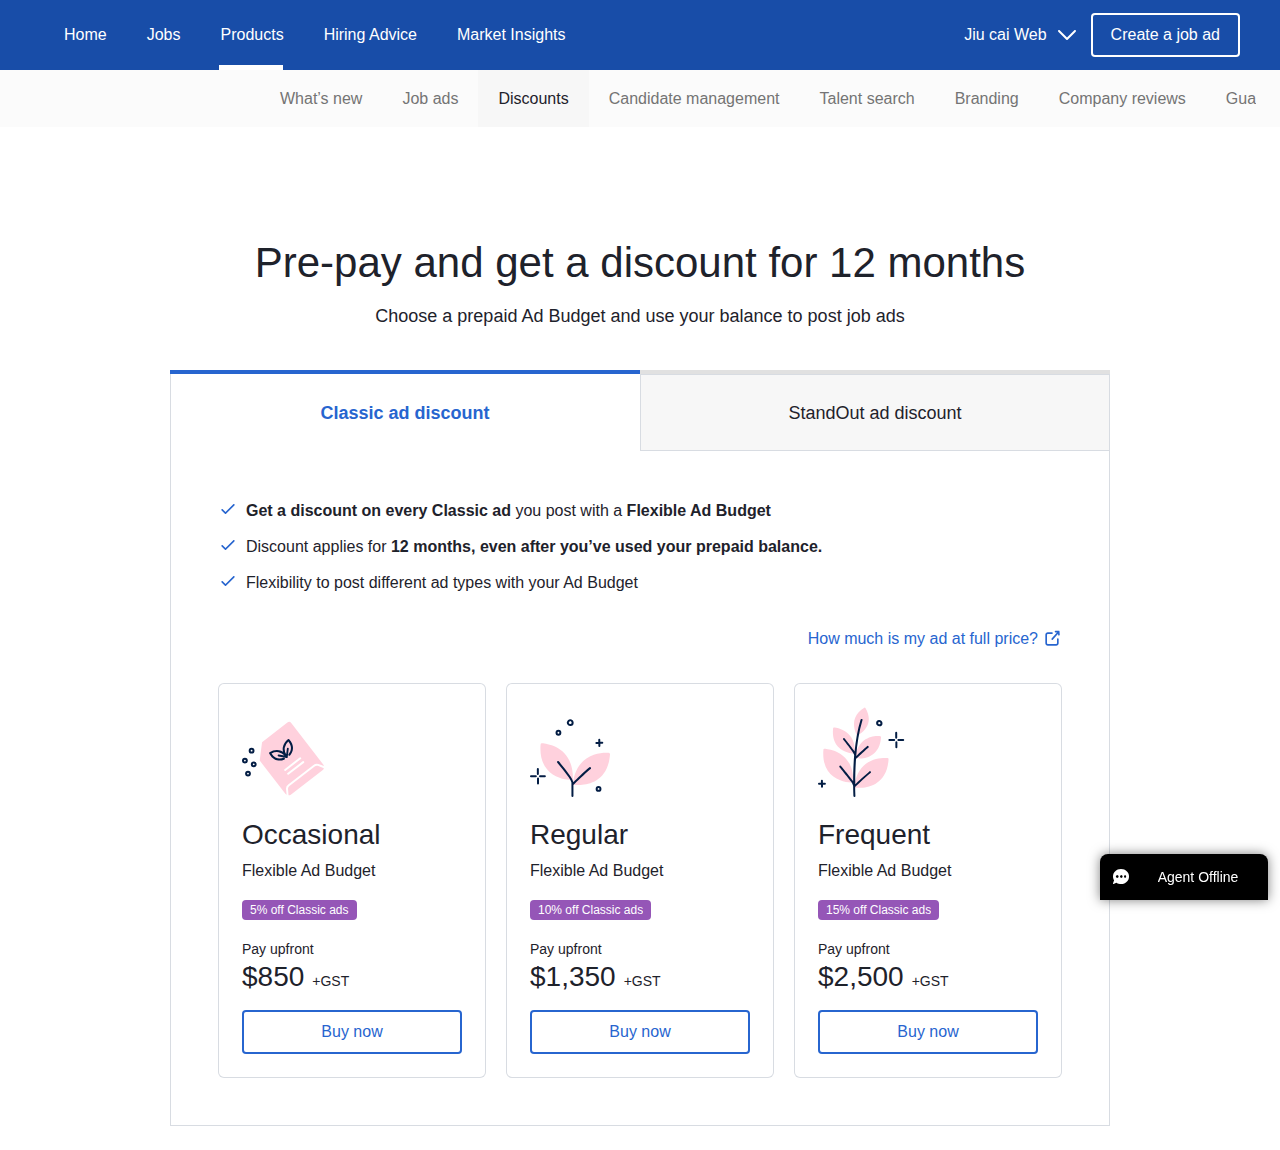
==== index.html @ 291d74fb "remove seek stuff" ====
<!DOCTYPE html>
<!-- saved from url=(0046)https://talent.seek.com.au/products/ad-budgets -->
<html lang="en" data-react-helmet="lang">

<head class="at-element-marker">
	<meta http-equiv="Content-Type" content="text/html; charset=UTF-8">

	<meta name="viewport" content="width=device-width, initial-scale=1">
	<!--
	<link data-chunk="main" rel="stylesheet"
		href="./SEEK - Pre-pay and save_files/vendors_main-94f77401326846a9219f.css">
	<link data-chunk="main" rel="stylesheet" href="./SEEK - Pre-pay and save_files/main-1766b0de84383581b6cf.css">
	-->

	<link data-chunk="main" rel="preload" as="script"
		href="https://talent.seek.com.au/static/hirer-product-purchase-ui/runtime-6fb29a55a56959ba5206.js">
	<link data-chunk="main" rel="preload" as="script"
		href="https://talent.seek.com.au/static/hirer-product-purchase-ui/vendors~main-006a97935f3c1d33e867.js">
	<link data-chunk="main" rel="preload" as="script"
		href="https://talent.seek.com.au/static/hirer-product-purchase-ui/main-ed42a00d198a70f63f3e.js">
	<title>case study only</title>
	<meta name="description"
		content="SEEK Pre-pay and save. Pay upfront and secure a discount for 12 months, with the flexibility to use your Ad Budget across different ad types."
		data-react-helmet="true">
	<style type="text/css">
		/* Copyright 2014-present Evernote Corporation. All rights reserved. */
		@keyframes caretBlink {
			from {
				opacity: 1.0;
			}

			to {
				opacity: 0.0;
			}
		}

		@keyframes rotateSpinner {
			from {
				transform: rotate(0deg);
			}

			to {
				transform: rotate(360deg);
			}
		}

		#text-tool-caret {
			animation-name: caretBlink;
			animation-iteration-count: infinite;
			animation-timing-function: cubic-bezier(1.0, 0, 0, 1.0);
			animation-duration: 1s;
		}

		#en-markup-loading-spinner {
			position: absolute;
			top: calc(50% - 16px);
			left: calc(50% - 16px);
			width: 32px;
			height: 32px;
		}

		#en-markup-loading-spinner img {
			position: relative;
			top: 0px;
			left: 0px;
			animation-name: rotateSpinner;
			animation-duration: 0.6s;
			animation-iteration-count: infinite;
			animation-timing-function: linear;
		}
	</style>
	<style type="text/css">
		/* Copyright 2014-present Evernote Corporation. All rights reserved. */
		.skitchToastBoxContainer {
			position: absolute;
			width: 100%;
			text-align: center;
			top: 30px;
			-webkit-user-select: none;
			-moz-user-select: none;
			pointer-events: none;
		}

		.skitchToastBox {
			width: 200px;
			height: 16px;
			padding: 12px;
			background-color: rgba(47, 55, 61, 0.95);
			border-radius: 4px;
			color: white;
			cursor: default;
			font-size: 10pt;
			text-shadow: 1px 1px 2px rgba(0, 0, 0, 0.32);
			font-family: 'Soleil', Helvetica, Arial, sans-serif;
			border: 2px rgba(255, 255, 255, 0.38) solid;
		}

		.lang-zh-cn .skitchToastBox {
			font-family: '微软雅黑', 'Microsoft YaHei', SimSun,
				'&#x30E1;&#x30A4;&#x30EA;&#x30AA;', Meiryo, 'MS PGothic', 'Soleil',
				Helvetica, Arial, sans-serif;
		}

		.lang-ja-jp .skitchToastBox {
			font-family: '&#x30E1;&#x30A4;&#x30EA;&#x30AA;', Meiryo, 'MS PGothic',
				'微软雅黑', 'Microsoft YaHei', SimSun, 'Soleil', Helvetica, Arial,
				sans-serif;
		}

		.skitchToast {
			padding-left: 20px;
			padding-right: 20px;
			display: inline-block;
			height: 10px;
			color: #f1f5f8;
			text-align: center;
		}

		.skitchVisible {
			/* Don't remove this class it's a hack used by the Evernote Clipper */
		}
	</style>
	<style type="text/css">
		/* Copyright 2014-present Evernote Corporation. All rights reserved. */

		@font-face {
			font-family: 'Soleil';
			src: url([data-uri]);
			font-weight: normal;
			font-style: normal;
		}
	</style>
	<style type="text/css">
		/* Copyright 2019-present Evernote Corporation. All rights reserved. */

		#en-markup-disabled {
			position: fixed;
			z-index: 9999;
			width: 100%;
			height: 100%;
			top: 0px;
			left: 0px;
			cursor: default;
			-webkit-user-select: none;
		}

		#en-markup-alert-container {
			position: absolute;
			z-index: 9999;
			width: 450px;
			left: calc(50% - 225px);
			top: calc(50% - 85px);
			background-color: white;
			box-shadow: 0 2px 7px 1px rgba(0, 0, 0, 0.35);
			-webkit-user-select: none;
		}

		#en-markup-alert-container .cell-1 {
			position: relative;
			height: 110px;
			width: 105px;
			float: left;
			text-align: center;
			background-image: url([data-uri]);
			background-position: 65% 50%;
			background-repeat: no-repeat;
		}

		#en-markup-alert-container .cell-2 {
			position: relative;
			float: left;
			width: 345px;
			margin-top: 29px;
			margin-bottom: 20px;
		}

		#en-markup-alert-container .cell-2 .cell-2-title {
			margin-bottom: 5px;
			padding-right: 30px;
			font-size: 12pt;
			font-family: Tahoma, Arial;
		}

		#en-markup-alert-container .cell-2 .cell-2-message {
			padding-right: 30px;
			font-size: 9.5pt;
			font-family: Tahoma, Arial;
		}

		#en-markup-alert-container .cell-3 {
			position: relative;
			width: 450px;
			height: 60px;
			float: left;
			background-color: rgb(240, 240, 240);
		}

		#en-markup-alert-container .cell-3 button {
			position: absolute;
			top: 12px;
			right: 15px;
			width: 110px;
			height: 36px;
		}

		#en-markup-alert-container .cell-3 button.alt-button {
			position: absolute;
			top: 12px;
			right: 140px;
			width: 110px;
			height: 36px;
		}
	</style>
	<style type="text/css">
		.y-bubble {
			position: absolute;
			z-index: 9999;
			margin: 0;
			padding: 10px;
			min-width: 300px;
			max-width: 500px;
			border-radius: 5px;
			background-color: rgba(13, 13, 13, 0.8);
			box-shadow: 0 0 20px rgba(0, 0, 0, 0.8);
			color: #fff !important;
			text-align: left;
			font-weight: 300;
			font-size: 16px;
			font-family: "Roboto", 'Helvetica', sans-serif;
			line-height: 1.5
		}

		.y-bubble p {
			margin: 2px 0;
			color: #fff !important;
			line-height: 20px
		}

		.y-bubble .y-bubble-word {
			color: #f60
		}

		.y-bubble .y-arrow {
			position: absolute;
			width: 0;
			height: 0;
			border-right: 10px solid transparent;
			border-left: 10px solid transparent
		}

		.y-bubble .y-bubble-explains {
			margin: 10px 0
		}

		.y-bubble .y-clearfix:before,
		.y-bubble .y-clearfix:after {
			display: table;
			content: ''
		}

		.y-bubble .y-clearfix:after {
			clear: both
		}

		.y-bubble .y-bubble-more {
			margin-top: 10px
		}

		.y-bubble .y-bubble-more .y-pull-left {
			float: left
		}

		.y-bubble .y-bubble-more .y-pull-right {
			float: right
		}

		.y-bubble .y-bubble-more a {
			color: #ffffff !important;
			text-decoration: none !important
		}

		.y-bubble .y-bubble-more a:hover {
			text-decoration: underline !important
		}

		.y-bubble .spinner {
			display: inline-block;
			position: relative;
			margin: 0 5px;
			width: 20px;
			height: 20px;
			vertical-align: middle
		}

		.y-bubble .spinner.hide {
			display: none
		}

		.y-bubble .spinner .double-bounce1,
		.y-bubble .spinner .double-bounce2 {
			width: 100%;
			height: 100%;
			border-radius: 50%;
			background-color: #ffffff;
			opacity: 0.6;
			position: absolute;
			top: 0;
			left: 0;
			-webkit-animation: sk-bounce 2.0s infinite ease-in-out;
			animation: sk-bounce 2.0s infinite ease-in-out
		}

		.y-bubble .spinner .double-bounce2 {
			-webkit-animation-delay: -1.0s;
			animation-delay: -1.0s
		}

		@-webkit-keyframes sk-bounce {

			0%,
			100% {
				-webkit-transform: scale(0)
			}

			50% {
				-webkit-transform: scale(1)
			}
		}

		@keyframes sk-bounce {

			0%,
			100% {
				transform: scale(0);
				-webkit-transform: scale(0)
			}

			50% {
				transform: scale(1);
				-webkit-transform: scale(1)
			}
		}
	</style>

	<style type="text/css">
		iframe#_hjRemoteVarsFrame {
			display: none !important;
			width: 1px !important;
			height: 1px !important;
			opacity: 0 !important;
			pointer-events: none !important;
		}
	</style>
	<!--
	<link href="./SEEK - Pre-pay and save_files/esw.min.css" type="text/css" rel="stylesheet">
	-->
	<style id="inert-style">
		[inert] {
			pointer-events: none;
			cursor: default;
		}

		[inert],
		[inert] * {
			user-select: none;
			-webkit-user-select: none;
			-moz-user-select: none;
			-ms-user-select: none;
		}
	</style>

</head>

<body data-braid-hidefocusrings="true">
	<div id="app">
		<style type="text/css">
			body {
				margin: 0;
				padding: 0;
				background: #f5f6f8
			}
			.embeddedServiceHelpButton{display:block;position:fixed;top:0;left:0;background:transparent;box-shadow:none;overflow:visible;z-index:999;font-family:sans-serif}.embeddedServiceHelpButton .assistiveText{position:absolute !important;height:1px;width:1px;overflow:hidden;clip:rect(1px,1px,1px,1px)}@media only screen and (min-width:48em){.embeddedServiceHelpButton{background-color:transparent}}.embeddedServiceHelpButton .helpButton{position:fixed;bottom:12px;right:12px;height:46px;-webkit-font-smoothing:subpixel-antialiased}.embeddedServiceHelpButton div[dir="rtl"].helpButton{left:12px;right:auto}.embeddedServiceHelpButton .helpButton .uiButton{box-sizing:border-box;margin:0;padding:0 12px;height:46px;box-shadow:0 0 12px 0 rgba(0,0,0,0.5);border-radius:23px;line-height:1;background:#000;font-size:.875em;color:#fff;font-weight:normal;text-shadow:none;font-family:inherit;display:-webkit-box;display:-webkit-flex;display:-ms-flexbox;display:flex;-webkit-align-items:center;-ms-flex-align:center;align-items:center;-webkit-box-pack:justify;-webkit-justify-content:space-between;-ms-flex-pack:justify;justify-content:space-between;-webkit-box-orient:horizontal;-webkit-box-direction:normal;-webkit-flex-direction:row;-ms-flex-direction:row;flex-direction:row}.embeddedServiceHelpButton .helpButton .uiButton .label{color:#fff}.embeddedServicePreventScrolling{overflow:hidden;position:fixed;width:100%;height:100%}.embeddedServiceHelpButton .helpButton .uiButton:focus{outline:0}.embeddedServiceHelpButton .helpButton .helpButtonEnabled:hover::before,.embeddedServiceHelpButton .helpButton .helpButtonEnabled:focus::before{content:" ";position:absolute;top:0;left:0;width:100%;height:100%;border-radius:23px;background-color:#000;opacity:.2;pointer-events:none}.embeddedServiceHelpButton .helpButton .helpButtonEnabled.no-hover:hover::before,.embeddedServiceHelpButton .helpButton .helpButtonEnabled.no-hover:focus::before{display:none}@media only screen and (min-width:48em){.embeddedServiceHelpButton .helpButton{position:fixed;bottom:0}.embeddedServiceHelpButton .helpButton .uiButton{border-radius:8px 8px 0 0}.embeddedServiceHelpButton .helpButton .uiButton:hover::before,.embeddedServiceHelpButton .helpButton .uiButton:focus::before{border-radius:8px 8px 0 0}}.embeddedServiceHelpButton .uiButton{font-weight:bold;font-size:16px;margin:2px 3px;padding:4px 6px;min-width:12em;max-width:14em;text-decoration:none;text-align:center;border:0;background:#dddfe1}.embeddedServiceHelpButton .helpButtonDisabled{cursor:default;box-shadow:none;text-shadow:none}.embeddedServiceHelpButton .helpButtonEnabled{cursor:pointer;position:relative}.embeddedServiceHelpButton .uiButton .helpButtonLabel{position:relative;z-index:1;display:-webkit-box;display:-webkit-flex;display:-ms-flexbox;display:flex;-webkit-box-pack:center;webkit-justify-content:center;-ms-flex-pack:center;justify-content:center;-webkit-align-items:center;-ms-flex-align:center;align-items:center;-webkit-box-flex:1;-webkit-flex-grow:1;-ms-flex-positive:1;flex-grow:1;-webkit-align-self:stretch;-ms-flex-item-align:stretch;align-self:stretch;max-width:100%;line-height:normal;overflow:hidden;white-space:nowrap;text-overflow:ellipsis}.embeddedServiceHelpButton .uiButton .helpButtonLabel .message{overflow:hidden;white-space:nowrap;text-overflow:ellipsis}.helpButtonEnabled:focus .helpButtonLabel{text-decoration:underline}.embeddedServiceHelpButton .embeddedServiceIcon{position:relative;z-index:1;display:inline-block;margin-right:10px;line-height:1;vertical-align:top}.embeddedServiceHelpButton div[dir="rtl"] .embeddedServiceIcon{margin-left:10px;margin-right:auto}.embeddedServiceHelpButton .embeddedServiceIcon::before{font-family:"embeddedserviceiconfont";font-size:1.25em;content:attr(data-icon);speak:none;text-rendering:auto;font-weight:normal;font-variant:normal;text-transform:none;-webkit-font-smoothing:antialiased;-moz-osx-font-smoothing:grayscale}@font-face{font-family:"embeddedserviceiconfont";src:url("[data-uri]") format("truetype")}

			._1ovZO_0:hover{cursor:pointer}
._2c9cs_0{background-color:#e1e1e1}._1BCCH_0{background-color:#f7f7f7}
._2b-Cc_0{border-radius:6px}
._3WBxq_0{width:auto;height:190px;background-repeat:no-repeat;background-size:contain}@media screen and (min-width:992px){._3WBxq_0{width:auto;height:247px}}
._3ypS6_0{cursor:pointer}

.FYwKg{margin:0;padding:0;border:0;box-sizing:border-box;font-size:100%;font:inherit;vertical-align:baseline;-webkit-tap-highlight-color:transparent}[data-braid-hidefocusrings] .FYwKg{outline:none}._3j_fQ{display:block}._19GyU{line-height:1}._302h6{list-style:none}._JRzj{quotes:none}._JRzj:after,._JRzj:before{content:""}._2RYN8{border-collapse:collapse;border-spacing:0}._2PHih{-webkit-appearance:none;appearance:none}._3JHxg{background-color:transparent;color:inherit}._1ZS7q::-ms-clear,._3sxhA::-ms-expand{display:none}._1ZS7q::-webkit-search-cancel-button{-webkit-appearance:none}._2CaaD{background:none}._2k9O2{text-decoration:none;color:inherit}
._2YogD{border-radius:0}._1A6vC{border-radius:50%}._3VCZm{width:100%}._1GAuD{height:100%}._3ra6Y{position:absolute}._2Cp5K{position:relative}._2cWXo{position:fixed}._2Bz3E{display:block}.PrHFr{display:inline}._2DGv8{display:none}.gHOxU{display:inline-block}._3ftyQ{display:-webkit-flex;display:-ms-flexbox;display:flex}.uxa1U{-webkit-align-items:flex-start;-ms-flex-align:start;align-items:flex-start}._3O7rA{-webkit-align-items:center;-ms-flex-align:center;align-items:center}._3LFVj{-webkit-align-items:flex-end;-ms-flex-align:end;align-items:flex-end}.rNAgI{-webkit-justify-content:flex-start;-ms-flex-pack:start;justify-content:flex-start}._3i7ia{-webkit-justify-content:center;-ms-flex-pack:center;justify-content:center}._1zDka{-webkit-justify-content:flex-end;-ms-flex-pack:end;justify-content:flex-end}._1N8Dy{-webkit-justify-content:space-between;-ms-flex-pack:justify;justify-content:space-between}._1IztI{-webkit-flex-direction:row;-ms-flex-direction:row;flex-direction:row}._1b7Y0{-webkit-flex-direction:row-reverse;-ms-flex-direction:row-reverse;flex-direction:row-reverse}._1lyEa{-webkit-flex-direction:column;-ms-flex-direction:column;flex-direction:column}._10u3J{-webkit-flex-direction:column-reverse;-ms-flex-direction:column-reverse;flex-direction:column-reverse}._1q9J3{-webkit-flex-wrap:wrap;-ms-flex-wrap:wrap;flex-wrap:wrap}._2AIhb{-webkit-flex-wrap:nowrap;-ms-flex-wrap:nowrap;flex-wrap:nowrap}._1Epz5{-webkit-flex-shrink:0;-ms-flex-negative:0;flex-shrink:0}._3s9kH{-webkit-flex-grow:0;-ms-flex-positive:0;flex-grow:0}._1waOD{-webkit-flex-grow:1;-ms-flex-positive:1;flex-grow:1}._3CTQy{cursor:default}._2Nj6k{cursor:pointer}._1gtjJ{pointer-events:none}.ba2YH{text-align:left}.BIdp3{text-align:center}.sXF6i{text-align:right}._3MPd_{overflow:hidden}._2TLe2{overflow:scroll}._2XYWM{overflow:visible}._1Rr3C{overflow:auto}._1uk_1{min-width:0}._20ezv{top:0}._2d6vb{bottom:0}._31bXc{left:0}._1HFUg{right:0}.mY9oq{-webkit-user-select:none;-ms-user-select:none;user-select:none}._QLQx{outline:none}._37GT-{opacity:0}.D-s1A{z-index:0}._39Akc{z-index:1}._2LpRD{z-index:2}._28D6R{z-index:90}._17K4g{z-index:100}._3XNcx{z-index:200}._2Ne5M{z-index:290}._1Hkoo{z-index:300}._33k4o{z-index:400}
@media print{._3H4SR{display:none!important}}
.d7v3r{padding-top:1px}.d7v3r:before{content:"";display:block}
.And8z{white-space:nowrap;text-overflow:ellipsis}
._3Ve9Z:first-child>._1tfFt{padding-top:0}._3Qc8F{-webkit-flex:0 0 50%;-ms-flex:0 0 50%;flex:0 0 50%}.f3ti9{-webkit-flex:0 0 33.33333333333333%;-ms-flex:0 0 33.33333333333333%;flex:0 0 33.33333333333333%}._2li9R{-webkit-flex:0 0 66.66666666666666%;-ms-flex:0 0 66.66666666666666%;flex:0 0 66.66666666666666%}._1ECUC{-webkit-flex:0 0 25%;-ms-flex:0 0 25%;flex:0 0 25%}._1aM3H{-webkit-flex:0 0 75%;-ms-flex:0 0 75%;flex:0 0 75%}._3JMTe{-webkit-flex:0 0 20%;-ms-flex:0 0 20%;flex:0 0 20%}._26GJ2{-webkit-flex:0 0 40%;-ms-flex:0 0 40%;flex:0 0 40%}._38KgL{-webkit-flex:0 0 60%;-ms-flex:0 0 60%;flex:0 0 60%}.hePC9{-webkit-flex:0 0 80%;-ms-flex:0 0 80%;flex:0 0 80%}
.UDGew{border-top-right-radius:0!important;border-bottom-right-radius:0!important}
@-webkit-keyframes _8cc6f{33%{-webkit-transform:translateY(-.5em);transform:translateY(-.5em)}66%{-webkit-transform:translateY(0);transform:translateY(0)}}@keyframes _8cc6f{33%{-webkit-transform:translateY(-.5em);transform:translateY(-.5em)}66%{-webkit-transform:translateY(0);transform:translateY(0)}}._1zM4G{-webkit-animation-fill-mode:both;animation-fill-mode:both;-webkit-animation-iteration-count:infinite;animation-iteration-count:infinite;-webkit-animation-timing-function:ease-in-out;animation-timing-function:ease-in-out;-webkit-animation-duration:.6s;animation-duration:.6s;-webkit-animation-name:_8cc6f;animation-name:_8cc6f}._3SkgG{background-color:currentColor}._3SkgG:first-child{-webkit-animation-delay:.14s;animation-delay:.14s}._3SkgG:nth-child(2){-webkit-animation-delay:.07s;animation-delay:.07s}._3SkgG:nth-child(3){-webkit-animation-delay:0s;animation-delay:0s}@-webkit-keyframes _0afb7{0%{opacity:0}to{opacity:1}}@keyframes _0afb7{0%{opacity:0}to{opacity:1}}._1xEtK{opacity:0;-webkit-animation-iteration-count:1;animation-iteration-count:1;-webkit-animation-fill-mode:forwards;animation-fill-mode:forwards;-webkit-animation-timing-function:ease-in;animation-timing-function:ease-in;-webkit-animation-duration:.25s;animation-duration:.25s;-webkit-animation-delay:.8s;animation-delay:.8s;-webkit-animation-name:_0afb7;animation-name:_0afb7}
._1HqaG{width:1em;height:1em}._2ZfBL{vertical-align:middle}.pgLNd{top:-.105em}._2e6ji{top:-.16499999999999998em}._1pDOq{top:-.045em}._1PqEt{top:-.065em}._1JTDw{top:-.125em}.z8dOT{top:-.0050000000000000044em}
._236pp{text-decoration:none}._1q-1Z .kcCvt{opacity:.075}._236pp:active ._1jw8R{opacity:1}._2SoX5:active ._1jw8R{opacity:.1}._236pp:hover:not(:disabled):not(:active) ._2ahiS{opacity:1}._2SoX5:hover:not(:disabled):not(:active) ._2ahiS{opacity:.075}._2SoX5._1saCi:hover:not(:disabled):not(:active) ._2ahiS{opacity:.15}._236pp:focus ._1cK_e{opacity:1}@-webkit-keyframes _86dde{14%{opacity:0}15%,to{opacity:1}}@keyframes _86dde{14%{opacity:0}15%,to{opacity:1}}@-webkit-keyframes eebbd{29%{opacity:0}30%,to{opacity:1}}@keyframes eebbd{29%{opacity:0}30%,to{opacity:1}}@-webkit-keyframes _3dfba{44%{opacity:0}45%,to{opacity:1}}@keyframes _3dfba{44%{opacity:0}45%,to{opacity:1}}._2cfih{-webkit-animation-duration:1s;animation-duration:1s;-webkit-animation-iteration-count:infinite;animation-iteration-count:infinite;opacity:0}._2cfih:first-child{-webkit-animation-name:_86dde;animation-name:_86dde}._2cfih:nth-child(2){-webkit-animation-name:eebbd;animation-name:eebbd}._2cfih:nth-child(3){-webkit-animation-name:_3dfba;animation-name:_3dfba}
[data-braid-hidefocusrings] ._1WI5R{opacity:0!important}
._19iiX{position:relative}._19iiX:after{content:"";position:absolute;left:-10px;right:-10px;-webkit-transform:translateY(-50%);transform:translateY(-50%);min-height:44px;min-width:44px;height:100%;top:50%}._3HfMG:after{left:0!important;right:0!important}
._2Wvre{text-decoration:underline}.qbDva{text-decoration:none}.qbDva:hover{text-decoration:underline}._3qi07:focus~._3GMzN{opacity:1}
._136Z7{opacity:.3}._1wJx1{opacity:.6}
._2rjji:hover{z-index:1}._2rjji::-moz-focus-inner{border:0}._2rjji:focus ._3JQVO,._2rjji:hover ._3JQVO{opacity:1}._2rjji:focus ._3JQVO._3b5YT,._2rjji:hover ._3JQVO._3b5YT{opacity:.2}._2rjji:active ._3JQVO,._3U4hF._3JQVO{opacity:.8}._2rjji:active ._3JQVO._3b5YT,._3U4hF._3JQVO._3b5YT{opacity:.075}._2rjji:focus ._13EE-{opacity:1}._2rjji:focus ._13EE-._3b5YT{opacity:.15}
._3eaIS:focus~.GDlAz{opacity:1}
.eO0my{transition:-webkit-transform .3s ease;transition:transform .3s ease;transition:transform .3s ease,-webkit-transform .3s ease;-webkit-transform-origin:50% 50%;transform-origin:50% 50%}._1RBWy{-webkit-transform:rotate(90deg);transform:rotate(90deg)}._3yqXL{-webkit-transform:rotate(180deg);transform:rotate(180deg)}.vrGeI{-webkit-transform:rotate(270deg);transform:rotate(270deg)}
._2lrrP{margin:0 auto}
.f6Aoa{background-color:#dfe9f8}
._17CfS{position:relative;width:112px;height:112px}
.UGlvz{text-align:center}
._3AtWd{display:-webkit-flex;display:-ms-flexbox;display:flex;-webkit-align-items:center;-ms-flex-align:center;align-items:center;-webkit-justify-content:center;-ms-flex-pack:center;justify-content:center;position:relative}._1QoRv,._3AtWd,._3tOG_{width:100%}._3tOG_{display:-webkit-flex;display:-ms-flexbox;display:flex;-webkit-justify-content:center;-ms-flex-pack:center;justify-content:center;position:absolute;bottom:-40px}._3tOG_ button{background-color:transparent;border:none;outline:none;width:12px;height:12px;margin:0 6px}._3tOG_ button span{display:inline-block;border:1px solid #2765cf;border-radius:50%;width:11px;height:11px;opacity:.3}._3tOG_ button:disabled span{display:inline-block;border:none;border-radius:50%;width:12px;height:12px;background-color:#2765cf;opacity:1}
.rgyX5{position:relative;display:inline-block;background:#fff;border:1px solid #fff;min-width:240px;padding:18px 20px}.rgyX5:after{content:" ";height:0;width:0;position:absolute;pointer-events:none;border:10px solid transparent}._3bz5Y{-webkit-transform:translate(-20px);transform:translate(-20px)}._3bz5Y:after{left:100%;top:18px;border-left-color:#fff;margin-top:-10px}._1R2SG{-webkit-transform:translate(20px);transform:translate(20px)}._1R2SG:after{right:100%;top:18px;border-left-color:#fff;margin-top:-10px}
._3HWgs:hover{z-index:1}.q3uRq{width:44px;height:44px}.q3uRq._121VT~* ._3PnVZ,.q3uRq:checked~* ._3PnVZ{display:block}.q3uRq._121VT+._1N9cL>._15Hj_,.q3uRq:checked+._1N9cL>._15Hj_,.q3uRq:focus+._1N9cL>.KIE08,.q3uRq:hover:not(:checked):not(._121VT):not(:disabled)+._1N9cL>._1Zgy3{opacity:1}._1Zgy3>._-5hiH{opacity:.2}._2pV5p{-webkit-transform:scale(.85);transform:scale(.85)}.q3uRq:active+._1N9cL>*>._2pV5p{-webkit-transform:scale(.75);transform:scale(.75)}.vZpfb{-webkit-transform:scale(.6);transform:scale(.6)}.q3uRq:active+._1N9cL>*>.vZpfb{-webkit-transform:scale(.5);transform:scale(.5)}
._25blN{background:currentColor}._1bZ5G{width:5px;height:5px}._2FgpS{width:4px;height:4px}._27prZ{width:3px;height:3px}._1gHbr{min-width:1.4ch}._3orzq{min-width:2.4ch}._1VH_4{margin-right:-.4ch}
.Z6xPb{font-size:medium}._2y6aD{padding-top:38px}._24Nmd{z-index:1;margin-top:-16px;margin-bottom:-16px}._1Guge{padding-top:28px}
._3COME{visibility:hidden}
._26sJx:focus{outline:none}
._1XZAF{-webkit-flex: 0 1 auto;-ms-flex: 0 1 auto;flex: 0 1 auto;margin-right:auto;min-height:70px}._1t82h{position:relative;height:auto;max-height:0;visibility:hidden;overflow:hidden;transition:max-height .2s ease-in-out}._1eRPM{max-height:56px;visibility:visible}@media only screen and (max-width:1199px){._3cxDu{z-index:400}}
._2Pg0c{position:absolute;clip:rect(1px,1px,1px,1px);pointer-events:none}
._1YW6F{width:92px;fill:#fff;display:block}
.uwXgj,.uwXgj:focus,.uwXgj:hover{text-decoration:none}._3Q-ZY{display:block}
._2AeDB{display:inline-block;height:70px}._2PyYQ{font-weight:200;font-family:Roboto,Helvetica Neue,HelveticaNeue,Helvetica,Arial,sans-serif;color:#fff;font-size:23px;margin-top:-4px}@media only screen and (min-width:1200px){._2AeDB{width:188px}}
._1RxqB{height:70px}._32bm5{-webkit-flex:0 0 auto;-ms-flex:0 0 auto;flex:0 0 auto;-webkit-align-self:flex-end;-ms-flex-item-align:end;align-self:flex-end}@media only screen and (max-width:1199px){._1RxqB{display:none}}
._31gUe{background-color:#fbfbfb}@media only screen and (max-width:1199px){._31gUe{display:none}}
._1f84G{position:absolute;top:0;left:0;opacity:0}.QPHYy{position:relative;display:block}._1H5Dy{word-break:break-all;overflow:hidden}._1f84G:checked~.QPHYy svg{-webkit-transform:rotate(180deg);transform:rotate(180deg)}
._2Mszf{position:relative;width:220px}@media only screen and (max-width:1199px){._2Mszf{display:none}}
._3JQYo{-webkit-flex:0 0 auto;-ms-flex:0 0 auto;flex:0 0 auto}._3JQYo,.Ews3m{height:70px}.Ews3m{width:220px;opacity:0;transition:opacity .2s ease}._3XyML{opacity:1}._3sreq{color:#1d9ede!important}@media only screen and (max-width:1199px){._3JQYo{display:none}}
._TU6e{opacity:0;transition:max-height .2s ease-in-out,opacity .2s ease}input:checked~._TU6e{max-height:535px;opacity:1;visibility:visible}
._38pAO{display:block}._38pAO>span{-webkit-justify-content:space-between;-ms-flex-pack:justify;justify-content:space-between}
@media only screen and (max-width:1199px){._2AaVW{z-index:400}}
._2AuK7{max-width:990px;margin:0 auto}
._3O7Hk_0{margin-top:24px}._1SxZY_0{margin-top:4px}._3RtnC_0{margin-top:8px}._28qcu_0{margin-top:12px}._1WMOl_0{margin-top:20px}._1R5V9_0{margin-top:32px}._1z6Q5_0{margin-top:48px}._1q5g-_0{margin-top:96px}._38Fxk_0{margin-top:0}._1A-42_0{margin-bottom:24px}.oWGiI_0{margin-bottom:4px}._1fD1J_0{margin-bottom:8px}.xqsly_0{margin-bottom:12px}._36UVG_0{margin-bottom:20px}.sZZbp_0{margin-bottom:32px}._1nSEO_0{margin-bottom:48px}._27IRp_0{margin-bottom:96px}._2nbnz_0{margin-bottom:0}._2DJr0_0{margin-left:24px}._2QFx4_0{margin-left:4px}._37N5v_0{margin-left:8px}._3SYGO_0{margin-left:12px}.r4lkh_0{margin-left:20px}._2-w9p_0{margin-left:32px}._32O-K_0{margin-left:48px}._34yqd_0{margin-left:96px}._4bkQd_0{margin-left:0}.YI7h2_0{margin-right:24px}._1HXdc_0{margin-right:4px}._2NUVr_0{margin-right:8px}._7zeRd_0{margin-right:12px}._1ltQk_0{margin-right:20px}._21e2J_0{margin-right:32px}._3k_Tt_0{margin-right:48px}._2oTDE_0{margin-right:96px}._2Rh8D_0{margin-right:0}.fB92N_0{padding-top:24px}._11hx2_0{padding-top:4px}._1xfPS_0{padding-top:8px}.zoxBO_0{padding-top:12px}._6Gmbl_0{padding-top:20px}._3gJU3_0{padding-top:32px}._7dJpR_0{padding-top:48px}._3L64u_0{padding-top:96px}._17IyL_0{padding-top:0}._1pAdR_0{padding-bottom:24px}.JPP2m_0{padding-bottom:4px}._2-ij9_0{padding-bottom:8px}._3qNSL_0{padding-bottom:12px}._3j1Zv_0{padding-bottom:20px}._36Yi4_0{padding-bottom:32px}._1w3ey_0{padding-bottom:48px}._27UZa_0{padding-bottom:96px}._3oVlh_0{padding-bottom:0}.FLByR_0{padding-left:24px}._1kpH2_0{padding-left:4px}._3Vcu7_0{padding-left:8px}._3RqUb_0{padding-left:12px}.sDUog_0{padding-left:20px}._3wXaW_0{padding-left:32px}._255Zy_0{padding-left:48px}._2ffuN_0{padding-left:96px}.hLznC_0{padding-left:0}._2QIfI_0{padding-right:24px}._2scYw_0{padding-right:4px}.MtsXR_0{padding-right:8px}._1YKq0_0{padding-right:12px}._1yTEl_0{padding-right:20px}._2twe9_0{padding-right:32px}._1IjAr_0{padding-right:48px}._1HSSo_0{padding-right:96px}._36-qN_0{padding-right:0}._2ZHQ__0:active{-webkit-transform:scale(.95);transform:scale(.95)}._2ZhMR_0{transition:opacity .125s ease,-webkit-transform .125s ease;transition:transform .125s ease,opacity .125s ease;transition:transform .125s ease,opacity .125s ease,-webkit-transform .125s ease}._28IEJ_0{transition:-webkit-transform .2s cubic-bezier(.02,1.505,.745,1.235);transition:transform .2s cubic-bezier(.02,1.505,.745,1.235);transition:transform .2s cubic-bezier(.02,1.505,.745,1.235),-webkit-transform .2s cubic-bezier(.02,1.505,.745,1.235)}._20Cd9_0{border-radius:4px}.Im1ty_0{width:44px}._2rhiT_0{height:44px}._1QHjt_0{background:#f5f6f8}._3FFie_0{background:#0d3880}.af1kF_0{background:#fff}._2mOt7_0{background:#f5f6f8}._2yc98_0{background:#e60278}._15OcO_0{background:#2765cf}._1InW9_0,._2aEH1_0{background:#e8eaee}._2MJ7O_0{background:#fff}._2dmIJ_0{background:#d0011b}._1crEl_0{background:#ffc600}._2pywI_0{background:#138a08}.bw-64_0{background:#596581}._2nCOe_0{background:#1e468c}._236DE_0{background:#9556b7}._3J10a_0{background:#235bba}._3NNv__0{background:#3672d9}._2-Z8c_0{background:#cd026b}._1GKx8_0{background:#fd0585}._3ZxSf_0{background:#b70118}._3ERpG_0{background:#e9011e}._3xNkU_0{background:#e8ecf2}._2PBxa_0{background:#ebe6ee}._1ZIuI_0{background:#f4e4e6}._3yod7_0{background:#e8f5e7}._3YN6A_0{background:#fcf6e1}._2Rbqf_0{background:#eaebed}._3jsGH_0{box-shadow:0 2px 4px 0 rgba(30,34,43,.1),0 2px 2px -2px rgba(30,34,43,.1),0 4px 4px -4px rgba(30,34,43,.2)}._1db9R_0{box-shadow:0 2px 4px 0 rgba(30,34,43,.1),0 8px 8px -4px rgba(30,34,43,.1),0 12px 12px -8px rgba(30,34,43,.2)}._3n0R__0{box-shadow:0 2px 4px 0 rgba(30,34,43,.1),0 12px 12px -4px rgba(30,34,43,.1),0 20px 20px -12px rgba(30,34,43,.2)}.S6rFp_0{box-shadow:0 0 0 2px rgba(30,144,255,.7)}.Q3F-4_0{box-shadow:inset 0 0 0 1px #8991a5}._368ah_0{box-shadow:inset 0 0 0 1px #d8dce2}.Ktic__0{box-shadow:inset 0 0 0 1px #fff}._10JUT_0{box-shadow:inset 0 0 0 1px #d0011b}._1zEMW_0{box-shadow:inset 0 0 0 2px #d0011b}._29sNS_0{box-shadow:inset 0 0 0 1px #ffc600}._29S9Q_0{box-shadow:inset 0 0 0 1px #138a08}._3Pit8_0{box-shadow:inset 0 0 0 1px #1e468c}._4I9aG_0{box-shadow:inset 0 0 0 1px #9556b7}._3KMTN_0,.UWgxb_0{box-shadow:inset 0 0 0 1px #2765cf}._2E2p6_0{box-shadow:inset 0 0 0 2px #2765cf}._1Dj_q_0{box-shadow:inset 0 0 0 2px #e60278}._2PSIb_0{box-shadow:inset 0 0 0 2px #fff}.aRTOc_0{max-width:400px}._2Dyls_0{max-width:660px}._3ZvRy_0{max-width:940px}._1oSMT_0{max-width:1280px}@media screen and (min-width:740px){._14h-M_0{margin-top:24px}._1lay8_0{margin-top:4px}._38RwL_0{margin-top:8px}._345RP_0{margin-top:12px}._2gSgt_0{margin-top:20px}._2AYjA_0{margin-top:32px}._3mKRM_0{margin-top:48px}._3HTMY_0{margin-top:96px}._2oSGv_0{margin-top:0}._2zYH7_0{margin-bottom:24px}.BvdG9_0{margin-bottom:4px}._2AgkV_0{margin-bottom:8px}.oBDA8_0{margin-bottom:12px}._1K5PL_0{margin-bottom:20px}._3mokp_0{margin-bottom:32px}._14uV5_0{margin-bottom:48px}.AmO4v_0{margin-bottom:96px}.bOHpt_0{margin-bottom:0}._3WSKx_0{margin-left:24px}._3eAc7_0{margin-left:4px}._2JEWg_0{margin-left:8px}._2clZw_0{margin-left:12px}._27kU__0{margin-left:20px}._3cO5P_0{margin-left:32px}.jeent_0{margin-left:48px}._17MAN_0{margin-left:96px}._19Nxj_0{margin-left:0}.fufMs_0{margin-right:24px}._3ORIb_0{margin-right:4px}._2F2gY_0{margin-right:8px}._1e-78_0{margin-right:12px}._3MnCE_0{margin-right:20px}._3mf68_0{margin-right:32px}._2ALh7_0{margin-right:48px}._2Opts_0{margin-right:96px}.VyNNG_0{margin-right:0}.hNtSj_0{padding-top:24px}._2X729_0{padding-top:4px}._1gxNg_0{padding-top:8px}._3M9FM_0{padding-top:12px}.ECqs-_0{padding-top:20px}._2sA6r_0{padding-top:32px}._1yPon_0{padding-top:48px}._2y2Cx_0{padding-top:96px}._2JU1c_0{padding-top:0}.myA79_0{padding-bottom:24px}._1h9Q4_0{padding-bottom:4px}._2irqO_0{padding-bottom:8px}._28iNm_0{padding-bottom:12px}.Wdx2A_0{padding-bottom:20px}.bMBHP_0{padding-bottom:32px}._1WtCj_0{padding-bottom:48px}._2UQVt_0{padding-bottom:96px}._1nNV6_0{padding-bottom:0}._3f7MY_0{padding-left:24px}._10z6g_0{padding-left:4px}.OQuEk_0{padding-left:8px}._1Hvwd_0{padding-left:12px}._1YmyE_0{padding-left:20px}._3AmPl_0{padding-left:32px}._85X-f_0{padding-left:48px}._2WXaR_0{padding-left:96px}._3B00S_0{padding-left:0}._1ZHAP_0{padding-right:24px}._3qe3T_0{padding-right:4px}._2MoP5_0{padding-right:8px}._3vC6V_0{padding-right:12px}._3bs8w_0{padding-right:20px}._3XuYF_0{padding-right:32px}._2wyod_0{padding-right:48px}._1Scv7_0{padding-right:96px}._2T_8H_0{padding-right:0}.ZDQa2_0{border-radius:0}._31UWZ_0{border-radius:4px}._3hAhl_0{display:block}._2wnF0_0{display:inline}._1quaz_0{display:none}._3MYS9_0{display:inline-block}._2II51_0{display:-webkit-flex;display:-ms-flexbox;display:flex}._3a1-2_0{-webkit-align-items:flex-start;-ms-flex-align:start;align-items:flex-start}._2xd4d_0{-webkit-align-items:center;-ms-flex-align:center;align-items:center}._1QYmq_0{-webkit-align-items:flex-end;-ms-flex-align:end;align-items:flex-end}._1d5GB_0{-webkit-justify-content:flex-start;-ms-flex-pack:start;justify-content:flex-start}._3gHmD_0{-webkit-justify-content:center;-ms-flex-pack:center;justify-content:center}._2AUON_0{-webkit-justify-content:flex-end;-ms-flex-pack:end;justify-content:flex-end}.UlUZ9_0{-webkit-justify-content:space-between;-ms-flex-pack:justify;justify-content:space-between}.IC4bo_0{-webkit-flex-direction:row;-ms-flex-direction:row;flex-direction:row}._1FEyf_0{-webkit-flex-direction:row-reverse;-ms-flex-direction:row-reverse;flex-direction:row-reverse}._3Syke_0{-webkit-flex-direction:column;-ms-flex-direction:column;flex-direction:column}._194Ob_0{-webkit-flex-direction:column-reverse;-ms-flex-direction:column-reverse;flex-direction:column-reverse}._32Ekc_0{text-align:left}.IzyLY_0{text-align:center}._2P1mD_0{text-align:right}}@media screen and (min-width:992px){._3M7JL_0{margin-top:24px}._2Lhjc_0{margin-top:4px}._3zrgB_0{margin-top:8px}._3pY8F_0{margin-top:12px}._3PIf5_0{margin-top:20px}._1P-NR_0{margin-top:32px}.wSANN_0{margin-top:48px}._5-scC_0{margin-top:96px}.nVpca_0{margin-top:0}._3jZnI_0{margin-bottom:24px}._1z3zi_0{margin-bottom:4px}._3w3Mg_0{margin-bottom:8px}._323xp_0{margin-bottom:12px}.WUd7g_0{margin-bottom:20px}.A_W7V_0{margin-bottom:32px}._1Pq9s_0{margin-bottom:48px}._1INCF_0{margin-bottom:96px}._1ozIG_0{margin-bottom:0}._2BiXP_0{margin-left:24px}._1oqFg_0{margin-left:4px}._3yptL_0{margin-left:8px}._1-09X_0{margin-left:12px}._3HXR4_0{margin-left:20px}._3oGpZ_0{margin-left:32px}._1LBwK_0{margin-left:48px}._1ZT1r_0{margin-left:96px}._3URw2_0{margin-left:0}._1KDXK_0{margin-right:24px}._36HUC_0{margin-right:4px}._3-vsk_0{margin-right:8px}._2fCG7_0{margin-right:12px}.IXQvt_0{margin-right:20px}._1W0oy_0{margin-right:32px}._2IZB9_0{margin-right:48px}._3HNgy_0{margin-right:96px}._34NUK_0{margin-right:0}._3wq8F_0{padding-top:24px}._2Vx0m_0{padding-top:4px}._2iXTz_0{padding-top:8px}._16HkC_0{padding-top:12px}._1QLt3_0{padding-top:20px}._3SIDw_0{padding-top:32px}.mUg1C_0{padding-top:48px}.hhBFx_0{padding-top:96px}.JNERa_0{padding-top:0}._2Qd5S_0{padding-bottom:24px}.Gqzz8_0{padding-bottom:4px}._1hR34_0{padding-bottom:8px}.ggKXF_0{padding-bottom:12px}.o9coJ_0{padding-bottom:20px}.xgU4M_0{padding-bottom:32px}._1zzbR_0{padding-bottom:48px}._2OnNp_0{padding-bottom:96px}.goG5m_0{padding-bottom:0}.ceaKl_0{padding-left:24px}._1MzW0_0{padding-left:4px}._1J2OH_0{padding-left:8px}._34Q9p_0{padding-left:12px}.Fh0Qw_0{padding-left:20px}._2EeQI_0{padding-left:32px}._1uQv2_0{padding-left:48px}._2t3FT_0{padding-left:96px}._2lzZV_0{padding-left:0}._2tf8n_0{padding-right:24px}._2XDJc_0{padding-right:4px}.LZYzT_0{padding-right:8px}._2tvCZ_0{padding-right:12px}._3C1KL_0{padding-right:20px}._1VVPa_0{padding-right:32px}._2NQHE_0{padding-right:48px}._1XC4P_0{padding-right:96px}._3eOzq_0{padding-right:0}._2UR0D_0{border-radius:0}._2_vLJ_0{border-radius:4px}._2rXUd_0{display:block}.UAVGz_0{display:inline}._65lVK_0{display:none}.veIdQ_0{display:inline-block}._1aq_D_0{display:-webkit-flex;display:-ms-flexbox;display:flex}._2K42I_0{-webkit-align-items:flex-start;-ms-flex-align:start;align-items:flex-start}.HdpOi_0{-webkit-align-items:center;-ms-flex-align:center;align-items:center}._1kpGp_0{-webkit-align-items:flex-end;-ms-flex-align:end;align-items:flex-end}._3GKNW_0{-webkit-justify-content:flex-start;-ms-flex-pack:start;justify-content:flex-start}._1Swh0_0{-webkit-justify-content:center;-ms-flex-pack:center;justify-content:center}.j6yE1_0{-webkit-justify-content:flex-end;-ms-flex-pack:end;justify-content:flex-end}._3G8nW_0{-webkit-justify-content:space-between;-ms-flex-pack:justify;justify-content:space-between}.BDgXc_0{-webkit-flex-direction:row;-ms-flex-direction:row;flex-direction:row}._31blH_0{-webkit-flex-direction:row-reverse;-ms-flex-direction:row-reverse;flex-direction:row-reverse}._3X67E_0{-webkit-flex-direction:column;-ms-flex-direction:column;flex-direction:column}._2KCB7_0{-webkit-flex-direction:column-reverse;-ms-flex-direction:column-reverse;flex-direction:column-reverse}._36Q-K_0{text-align:left}._232ow_0{text-align:center}._24Rgf_0{text-align:right}}
._1vNvq_0:before{margin-top:-1px}._3aoZS_0:before{margin-top:-25px}._3122U_0:before{margin-top:-5px}._3QaJd_0:before{margin-top:-9px}._2uGS9_0:before{margin-top:-13px}.UJoTY_0:before{margin-top:-21px}._3BZ6E_0:before{margin-top:-33px}._1QKvi_0:before{margin-top:-49px}._3jcL__0:before{margin-top:-97px}@media screen and (min-width:740px){.Vs3Nc_0:before{margin-top:-1px}._20Yd5_0:before{margin-top:-25px}._2XTp1_0:before{margin-top:-5px}._2ZR90_0:before{margin-top:-9px}._1xj6f_0:before{margin-top:-13px}.Rjq3C_0:before{margin-top:-21px}._3522v_0:before{margin-top:-33px}._2FwxQ_0:before{margin-top:-49px}._1tYUa_0:before{margin-top:-97px}}@media screen and (min-width:992px){._2cFNg_0:before{margin-top:-1px}._3N6lA_0:before{margin-top:-25px}._2V3hl_0:before{margin-top:-5px}._1zq7M_0:before{margin-top:-9px}._3JeSs_0:before{margin-top:-13px}._1fNMS_0:before{margin-top:-21px}.vD1xv_0:before{margin-top:-33px}._2vf96_0:before{margin-top:-49px}._2sYw-_0:before{margin-top:-97px}}
._1vY2t_0{height:1px}.TfmPI_0{background:#d8dce2}.moN2q_0{background:#1e222b}
.C6ZIU_0{font-family:Roboto,Helvetica Neue,HelveticaNeue,Helvetica,Arial,sans-serif}._29m7__0{font-weight:400}._2CELK_0{font-weight:500}.sQuda_0{font-weight:700}._3oZ0H_0{font-size:12px;line-height:20px}.xvwS0_0:before{margin-bottom:-.4642em}.xvwS0_0:after,.xvwS0_0:before{content:"";display:table}.xvwS0_0:after{margin-top:-.4915em}._1_nER_0{font-size:14px;line-height:20px}._1PM5y_0:before{margin-bottom:-.3451em}._1PM5y_0:after,._1PM5y_0:before{content:"";display:table}._1PM5y_0:after{margin-top:-.3725em}._6ufcS_0{font-size:16px;line-height:24px}._2WTa0_0:before{margin-bottom:-.3809em}._2WTa0_0:after,._2WTa0_0:before{content:"";display:table}._2WTa0_0:after{margin-top:-.4082em}._8QVx6_0{font-size:18px;line-height:28px}._3srVf_0:before{margin-bottom:-.4086em}._3srVf_0:after,._3srVf_0:before{content:"";display:table}._3srVf_0:after{margin-top:-.436em}._30vru_0{font-weight:400}._3nVJR_0{font-weight:500}._26NdQ_0{font-size:28px;line-height:36px}._3LFeA_0:before{margin-bottom:-.2737em}._3LFeA_0:after,._3LFeA_0:before{content:"";display:table}._3LFeA_0:after{margin-top:-.3011em}._1H36Y_0{font-size:21px;line-height:32px}._1NXQv_0:before{margin-bottom:-.3928em}._1NXQv_0:after,._1NXQv_0:before{content:"";display:table}._1NXQv_0:after{margin-top:-.4201em}._642YY_0{font-size:21px;line-height:28px}._2k6I7_0:before{margin-bottom:-.2975em}._2k6I7_0:after,._2k6I7_0:before{content:"";display:table}._2k6I7_0:after{margin-top:-.3249em}._2VCbC_0{font-size:18px;line-height:28px}._1VMf3_0:before{margin-bottom:-.4086em}._1VMf3_0:after,._1VMf3_0:before{content:"";display:table}._1VMf3_0:after{margin-top:-.436em}._6eu7W_0,._17ajR_0{color:#2765cf}._2ss7s_0{color:#e60278}._3J1wB_0{color:#d0011b}._1SuKd_0{color:#ffc600}._1b4Gs_0{color:#138a08}._1xFST_0{color:#1e468c}._3MBDC_0{color:#9556b7}.ELZOd_0{color:#596581}._27Shq_0{color:#2765cf}._2DNlq_0{color:#1e222b}.u7OQ5_0{color:#fff}._3KSG8_0{color:#596581}._2TpEq_0{color:hsla(0,0%,100%,.65)}._1QEQt_0,svg._1QEQt_0{color:#d0011b}._3vlP__0{color:#8c6c00}svg._3vlP__0{color:#b28800}._1weGM_0{color:#118007}svg._1weGM_0{color:#138a08}._3NFar_0,svg._3NFar_0{color:#1e468c}._2mc_y_0{color:#8b4cb0}svg._2mc_y_0{color:#9556b7}._38cx__0,.MxhoO_0{padding-top:12px;padding-bottom:12px}._1W_Sg_0{padding-top:10px;padding-bottom:10px}._29LNX_0{padding-top:8px;padding-bottom:8px}@media screen and (min-width:740px){._26NdQ_0{font-size:42px;line-height:44px}._3LFeA_0:before{margin-bottom:-.1547em}._3LFeA_0:after,._3LFeA_0:before{content:"";display:table}._3LFeA_0:after{margin-top:-.182em}._1H36Y_0{font-size:28px;line-height:36px}._1NXQv_0:before{margin-bottom:-.2737em}._1NXQv_0:after,._1NXQv_0:before{content:"";display:table}._1NXQv_0:after{margin-top:-.3011em}}
._1d-3o_0{margin-left:-24px}._1s3yr_0{margin-left:-4px}._3Aa4F_0{margin-left:-8px}._22KTT_0{margin-left:-12px}._39RM4_0{margin-left:-20px}._3gDk-_0{margin-left:-32px}._1HNmU_0{margin-left:-48px}._3p8E3_0{margin-left:-96px}@media screen and (min-width:740px){._1Z7uM_0{margin-left:0}._2VNVi_0{margin-left:-24px}.JHLSV_0{margin-left:-4px}._3Hhxt_0{margin-left:-8px}._23eX4_0{margin-left:-12px}.U0xaA_0{margin-left:-20px}._3Zag9_0{margin-left:-32px}._1-_Yr_0{margin-left:-48px}._2ULrR_0{margin-left:-96px}}@media screen and (min-width:992px){._3G31h_0{margin-left:0}.GUlR7_0{margin-left:-24px}._3i3Z_0{margin-left:-4px}._2Xwom_0{margin-left:-8px}._28vkp_0{margin-left:-12px}._25jVI_0{margin-left:-20px}._13GpW_0{margin-left:-32px}._2PqD8_0{margin-left:-48px}._2m_yd_0{margin-left:-96px}}
.j7vOY_0{height:8.5313px}._2r6mM_0{height:9.9531px}._2fhk8_0{height:11.375px}._12dNv_0{height:12.7969px}.cv1e8_0{width:8px;height:8px;font-size:8px;margin:0 1px}._1hGg4_0{width:9px;height:9px;font-size:9px;margin:0 1px}._2r1mM_0{width:11px;height:11px;font-size:11px;margin:0 2px}._3LO5f_0{width:12px;height:12px;font-size:12px;margin:0 2px}
._3i4Ao_0,._3vYsJ_0{width:20px}._33VxX_0{width:24px}.RXK09_0{width:28px}
._1QCm7_0,._36CLf_0{height:20px}._26CPL_0{height:24px}._4mKUi_0{height:28px}
._2Taw6_0{height:20px}._1iU7V_0{margin:-5.02345px 0}
.GZJby._1wmqQ_0{margin-top:-16.3125px;margin-bottom:-16.3125px}._3AHrX._1wmqQ_0{margin-top:-13.02345px;margin-bottom:-13.02345px}
._3J-Js_0:visited{color:#733d90}
._38nfr_0{padding-top:6.3125px;padding-bottom:6.3125px}
._3Cti7_0{top:-8px;bottom:-8px;left:-4px;right:-4px}
._1Fv51_0{position:relative;border:1px solid #d6d6d6}._1qZY1_0{background-color:#fff}@media screen and (min-width:992px){._1gBu-_0{border-radius:4px;border-width:1px}}
._3y-dY_0{display:none;background-color:#fff;box-shadow:0 2px 4px 0 hsla(0,0%,45.5%,.3);border:none;outline:none;border-radius:50%;width:36px;height:36px;margin-left:1px;margin-bottom:16px;position:absolute;left:-20px;z-index:100}._1JGtg_0{left:auto;right:-20px}._1JGtg_0 svg{margin-left:3px}@media screen and (min-width:740px){._3y-dY_0{display:block}}
.yxUGW_0{box-shadow:4px 4px 7px #d6d6d6;position:absolute;left:20px;top:60px;z-index:1000;-webkit-transform:translate(-100%,12px);transform:translate(-100%,12px);background:#fff}
._18A2f_0{opacity:.4}._2GpsO_0{opacity:1}
._21f7v_0{border:1px solid #d6d6d6;border-radius:2px;padding:12px}
._3jvtg_0{min-width:420px;width:50%}
._2azEk_0{top:-10px;left:-10px}._3R2vq_0{height:20px;width:20px}._2Cszt_0{height:24px;width:24px}.Jx54Q_0{padding-top:0;padding-bottom:0}.ZBQ-p_0{padding-top:2px;padding-bottom:2px}._22dp5_0{padding-top:5px}.q3uRq:not(:disabled)~* ._22dp5_0{cursor:pointer}.nWwhH_0{padding-top:6px}.q3uRq:not(:disabled)~* .nWwhH_0{cursor:pointer}
._1Ayfc_0{height:150px}@media screen and (min-width:740px){._1PTmI_0{max-width:160px}}
._1ER8Z_0{bottom:28px;min-width:80vw;border-radius:2px;box-shadow:0 9px 24px 0 rgba(0,0,0,.14);border:1px solid #d8dce2}._1ER8Z_0:before{top:100%;border-color:#d8dce2 transparent transparent;border-width:6x 6x 0}._1ER8Z_0:after,._1ER8Z_0:before{content:"";position:absolute;right:1px;width:0;height:0;border-style:solid}._1ER8Z_0:after{bottom:4px;border-color:#fff transparent transparent;border-width:6px 6px 0}._2qPLH_0{height:-webkit-fit-content;height:-moz-fit-content;height:fit-content;border-radius:2px;border:1px solid Object];right:0;bottom:28px;width:90vw;max-width:400px}._1QLif_0{padding:18px 40px 18px 20px}._2bI6V_0{padding:5px;top:6px;right:4px;line-height:0}.ak5Iq_0{cursor:pointer;margin-right:2px;width:16px}@media screen and (min-width:768px){._1ER8Z_0{min-width:400px}}@media screen and (min-width:992px){._2qPLH_0{left:30px;top:0;width:400px;bottom:unset;right:unset}}
.T7sjq_0{max-width:700px;border-top:1px solid #d8dce2}
._3WfSd_0{background-color:#e60278;color:#fff;padding:7px}
.t45sH_0{z-index:1;margin-top:-16px;margin-bottom:-16px}._2YX2Q_0,.t45sH_0{border-style:solid;border-width:6px 0 0}._22Xxa_0{margin-top:-16px}._2Z2vq_0{border-width:6px 1px 1px}._3S4mj_0{background-color:#2765cf;color:#fff;padding:7px}
._20AEK_0{border:1px solid Object];height:-webkit-fit-content;height:-moz-fit-content;height:fit-content;border-radius:2px;width:300px;bottom:25px;left:-140px}._3Lbzn_0{top:0;right:0;line-height:0}._2tyxi_0{cursor:pointer;margin-right:2px;width:16px}
.LdOIX_0{background-color:#eaebed;margin:0 -20px}
._31HS3_0{position:absolute;left:-10000px;top:auto;width:1px;height:1px;overflow:hidden;padding:0 24px}._31HS3_0:focus{height:20px;left:0;width:auto;z-index:400}
._1tBg0_0{min-height:70px;background-color:#184da8;color:#fff}@media only screen and (max-width:1199px){._1tBg0_0:before{content:"";position:absolute;top:0;left:0;width:100%;height:70px;background-color:#184da8;pointer-events:none;z-index:400}}@media only screen and (min-width:1200px){._1tBg0_0{padding-left:20px;padding-right:20px}}@media only print{._1tBg0_0{display:none}}
._2HK5t_0{border:1px solid #fff;transition:background-color transform .125s ease,opacity .125s ease ease;color:#fff!important;text-transform:uppercase;cursor:pointer}._2HK5t_0:hover{background-color:#fd0585}
._2nAEY_0{position:relative;white-space:nowrap;height:44px;cursor:pointer}._2mQGh_0{display:-webkit-flex;display:-ms-flexbox;display:flex;-webkit-align-items:center;-ms-flex-align:center;align-items:center;padding-left:20px;padding-right:20px;height:70px;transition:background-color .1s ease}._1ExNj_0{font-weight:200;color:#fff!important}._1ExNj_0:focus,._1ExNj_0:hover{background-color:rgba(28,28,28,.18)}
._1Uf0L_0{-webkit-flex:0 0 auto;-ms-flex:0 0 auto;flex:0 0 auto;margin-left:12px;margin-right:8px;height:70px}@media only screen and (min-width:1200px){._1Uf0L_0{margin-left:20px;margin-right:20px}._1Uf0L_0:not(._3taiI){margin-bottom:-20px}}
._1aIz7_0{font-weight:500}._1aIz7_0:after{content:"";position:absolute;left:19px;bottom:0;display:block;height:5px;width:calc(100% - 40px);background:#fff}
.TflIK_0{height:70px;color:#747474!important}._21S1o_0,.TflIK_0:focus,.TflIK_0:hover{color:#1e222b!important;background-color:#f7f7f7}._21S1o_0{font-weight:500}@media only screen and (min-width:1161px){._2JHXe_0{margin-left:260px}}
._1RiPG_0{cursor:pointer}._1f84G:focus~.QPHYy ._1RiPG_0{outline:1px dotted #596581}
._2dMA__0{display:-webkit-flex;display:-ms-flexbox;display:flex;-webkit-align-items:center;-ms-flex-align:center;align-items:center}@media only screen and (max-width:1199px){._3760y_0{height:auto;max-height:0;opacity:0;visibility:hidden;overflow:hidden;transition:max-height .2s ease-in-out,opacity .2s ease}input:checked~._3760y_0{max-height:535px;opacity:1;visibility:visible}._2dMA__0{color:#596581!important}.Qcp_p_0{color:#1e222b!important}}@media only screen and (min-width:1200px){._3760y_0{color:#2765cf}._2dMA__0{color:#2765cf!important}._2dMA__0:focus,._2dMA__0:hover{text-decoration:underline}}
._17-xy_0{position:absolute;top:59px;right:-2px;width:250px;padding:24px;opacity:0;visibility:hidden;background-color:#fff;-webkit-transform-origin:50% 50%;transform-origin:50% 50%;-webkit-transform:translateY(-20px);transform:translateY(-20px);transition:opacity .2s ease,-webkit-transform .2s cubic-bezier(.02,1.505,.745,1.235);transition:opacity .2s ease,transform .2s cubic-bezier(.02,1.505,.745,1.235);transition:opacity .2s ease,transform .2s cubic-bezier(.02,1.505,.745,1.235),-webkit-transform .2s cubic-bezier(.02,1.505,.745,1.235);pointer-events:none;z-index:100}input:checked~._17-xy_0{opacity:1;visibility:visible;-webkit-transform:translateY(0);transform:translateY(0);pointer-events:auto}
.ZHzgd_0{margin-left:20px;border:2px solid #fff}.ZHzgd_0:focus,.ZHzgd_0:hover{background-color:rgba(28,28,28,.18)}
._2PKbb_0{color:#596581!important}._5rDZF_0{color:#1e222b!important}
._3UVe7_0{box-sizing:border-box;position:fixed;top:0;right:0;width:100%;height:calc(100% - 70px);padding:32px 24px;overflow:hidden;overflow-y:auto;background-color:#fff;-webkit-transform:translateY(-100%);transform:translateY(-100%);transition:-webkit-transform .2s ease-in-out;transition:transform .2s ease-in-out;transition:transform .2s ease-in-out,-webkit-transform .2s ease-in-out;z-index:200}input:checked~._3UVe7_0{-webkit-transform:translateY(70px);transform:translateY(70px)}input:checked~._1hhea._3UVe7_0{-webkit-transform:translateY(126px);transform:translateY(126px)}._1hhea._3UVe7_0{height:calc(100% - 126px)}._32BPF_0{height:auto;min-height:44px}.irpmH_0{color:#1e222b!important}._1z7rm_0{font-weight:700}@media only screen and (min-width:1200px){._1hhea._3UVe7_0{height:calc(100% - 114px)}input:checked ._1hhea._3UVe7_0{-webkit-transform:translateY(114px);transform:translateY(114px)}}
@media only screen and (max-width:1199px){._2csR9_0{-webkit-flex:0 1 auto;-ms-flex:0 1 auto;flex:0 1 auto;max-width:130px;margin-right:12px;min-width:0}}@media only screen and (min-width:1200px){._2csR9_0{display:none}}
.vGdm7_0{background:#f5f6f8}._1Ko7Z_0,.vGdm7_0{color:#1e222b!important}._1Ko7Z_0{background:#e1e1e1}._2BsjM_0{text-decoration:none;color:#596581!important}._2BsjM_0:hover{text-decoration:underline}._1E_tG_0{text-decoration:none;color:#1e222b!important}._1E_tG_0:hover{text-decoration:underline}
.buttonBack___1mlaL,.buttonFirst___2rhFr,.buttonLast___2yuh0,.buttonNext___2mOCa,.buttonNext___3Lm3s,.dot___3c3SI{cursor:pointer}.image___xtQGH{display:block;width:100%;height:100%}.spinner___27VUp{position:absolute;top:calc(50% - 15px);left:calc(50% - 15px);width:30px;height:30px;-webkit-animation-name:spin___S3UuE;animation-name:spin___S3UuE;-webkit-animation-duration:1s;animation-duration:1s;-webkit-animation-timing-function:linear;animation-timing-function:linear;-webkit-animation-iteration-count:infinite;animation-iteration-count:infinite;border:4px solid #a9a9a9;border-top-color:#000;border-radius:30px}@-webkit-keyframes _2VOFBZ4{0%{-webkit-transform:rotate(0deg);transform:rotate(0deg)}to{-webkit-transform:rotate(1turn);transform:rotate(1turn)}}@keyframes _2VOFBZ4{0%{-webkit-transform:rotate(0deg);transform:rotate(0deg)}to{-webkit-transform:rotate(1turn);transform:rotate(1turn)}}.container___2O72F{position:relative;overflow:hidden;height:100%;width:100%}.overlay___IV4qY{position:absolute;top:0;left:0;bottom:0;right:0;opacity:0;cursor:-webkit-zoom-in;cursor:zoom-in;transition:opacity .3s,-webkit-transform .3s;transition:opacity .3s,transform .3s;transition:opacity .3s,transform .3s,-webkit-transform .3s}.hover___MYy31,.loading___1pvNI,.zoom___3kqYk{opacity:1}.imageLoadingSpinnerContainer___3UIPD{position:absolute;top:0;right:0;bottom:0;left:0;background-color:#f4f4f4}.slide___3-Nqo{position:relative;display:block;box-sizing:border-box;height:0;margin:0;list-style-type:none}.slide___3-Nqo:focus{outline:none!important}.slideHorizontal___1NzNV{float:left}[dir=rtl] .slideHorizontal___1NzNV{direction:rtl;-webkit-transform:scaleX(-1);transform:scaleX(-1)}.slideInner___2mfX9{position:absolute;top:0;left:0;width:100%;height:100%}.focusRing___1airF{position:absolute;top:5px;right:5px;bottom:5px;left:5px;pointer-events:none;outline-width:5px;outline-style:solid;outline-color:Highlight}@media (-webkit-min-device-pixel-ratio:0){.focusRing___1airF{outline-style:auto;outline-color:-webkit-focus-ring-color}}.horizontalSlider___281Ls{position:relative;overflow:hidden}[dir=rtl] .horizontalSlider___281Ls{direction:ltr;-webkit-transform:scaleX(-1);transform:scaleX(-1)}.horizontalSliderTray___1L-0W{overflow:hidden;width:100%}.verticalSlider___34ZFD{position:relative;overflow:hidden}.verticalSliderTray___267D8{overflow:hidden}.verticalTray___12Key{float:left}.verticalSlideTrayWrap___2nO7o{overflow:hidden}.sliderTray___-vHFQ{display:block;list-style:none;padding:0;margin:0}.sliderAnimation___300FY{transition:-webkit-transform .5s;transition:transform .5s;transition:transform .5s,-webkit-transform .5s;transition-timing-function:cubic-bezier(.645,.045,.355,1);will-change:transform}.masterSpinnerContainer___1Z6hB{position:absolute;top:0;right:0;bottom:0;left:0;background-color:#f4f4f4}

		</style><a class="FYwKg _2k9O2 _31HS3_0"
			href="https://talent.seek.com.au/products/ad-budgets#start-of-content"><span
				class="FYwKg _2Bz3E C6ZIU_0 _6ufcS_0 _2DNlq_0 _2CELK_0 _2WTa0_0">Skip to content</span></a>
		<div class="FYwKg _2MJ7O_0 FLByR_0 _2QIfI_0 _3cxDu _1t82h" id="credit-hold-alert" aria-hidden="true">
			<div class="FYwKg zoxBO_0 _3qNSL_0 _3ftyQ _3O7rA _3i7ia">
				<div class="FYwKg _2NUVr_0"><svg xmlns="http://www.w3.org/2000/svg" viewBox="0 0 24 24"
						focusable="false" fill="currentColor" width="16" height="16"
						class="FYwKg _2Bz3E _3J1wB_0 _1HqaG _3vYsJ_0 _36CLf_0" aria-hidden="true">
						<path
							d="M12 1C5.9 1 1 5.9 1 12s4.9 11 11 11 11-4.9 11-11S18.1 1 12 1zm0 20c-5 0-9-4-9-9s4-9 9-9 9 4 9 9-4 9-9 9z">
						</path>
						<circle cx="12" cy="17" r="1"></circle>
						<path d="M12 14c.6 0 1-.4 1-1V8c0-.6-.4-1-1-1s-1 .4-1 1v5c0 .6.4 1 1 1z"></path>
					</svg></div><span class="FYwKg _2Bz3E C6ZIU_0 _1_nER_0 _3J1wB_0 _29m7__0 _1PM5y_0">Account is
					currently on credit hold. <div class="FYwKg _2Bz3E _2wnF0_0">Contact Finance on 1300 888 079</div>
					</span>
			</div>
		</div>
		<div class="FYwKg _2yc98_0 FLByR_0 _2QIfI_0 _3cxDu _1t82h" aria-hidden="true"></div>
		<header role="banner" aria-label="Site Header">
			<div class="FYwKg _3VCZm _2Cp5K _3RqUb_0 _1YKq0_0 _3ftyQ _3O7rA _1tBg0_0">
				<div class="FYwKg _3ftyQ _1q9J3 _1XZAF">
					<div class="_1RxqB">
						<nav class="FYwKg _3j_fQ _1GAuD _3MPd_ _2DJr0_0 YI7h2_0 _3ftyQ _3O7rA _32bm5" role="navigation"
							data-test="desktop-header-nav"><span
								class="FYwKg _2Bz3E C6ZIU_0 _6ufcS_0 _2DNlq_0 _29m7__0 _2WTa0_0"><a
									class="_27Shq_0 qbDva _2CELK_0 FYwKg _2k9O2 _2Nj6k uwXgj _2nAEY_0 _2mQGh_0 _1ExNj_0"
									href="https://talent.seek.com.au/dashboard" data-analytics="home-link-clicked"
									data-test="home-page">Home</a></span><span
								class="FYwKg _2Bz3E C6ZIU_0 _6ufcS_0 _2DNlq_0 _29m7__0 _2WTa0_0"><a
									class="_27Shq_0 qbDva _2CELK_0 FYwKg _2k9O2 _2Nj6k uwXgj _2nAEY_0 _2mQGh_0 _1ExNj_0"
									href="https://talent.seek.com.au/job/listjobs?type=open"
									data-analytics="jobs-link-clicked" data-test="jobs-page"
									rel="nofollow">Jobs</a></span><span
								class="FYwKg _2Bz3E C6ZIU_0 _6ufcS_0 _2DNlq_0 _29m7__0 _2WTa0_0"><a
									class="_27Shq_0 qbDva _2CELK_0 FYwKg _2k9O2 _2Nj6k uwXgj _2nAEY_0 _2mQGh_0 _1ExNj_0 _1aIz7_0"
									href="https://talent.seek.com.au/products/jobads"
									data-analytics="products-link-clicked"
									data-test="products-page">Products</a></span><span
								class="FYwKg _2Bz3E C6ZIU_0 _6ufcS_0 _2DNlq_0 _29m7__0 _2WTa0_0"><a
									class="_27Shq_0 qbDva _2CELK_0 FYwKg _2k9O2 _2Nj6k uwXgj _2nAEY_0 _2mQGh_0 _1ExNj_0"
									href="https://talent.seek.com.au/hiring-advice/"
									data-analytics="hiring-advice-link-clicked" data-test="hiring-advice">Hiring
									Advice</a></span><span
								class="FYwKg _2Bz3E C6ZIU_0 _6ufcS_0 _2DNlq_0 _29m7__0 _2WTa0_0"><a
									class="_27Shq_0 qbDva _2CELK_0 FYwKg _2k9O2 _2Nj6k uwXgj _2nAEY_0 _2mQGh_0 _1ExNj_0"
									href="https://talent.seek.com.au/market-insights/"
									data-analytics="market-insights-link-clicked" data-test="market-insights">Market
									Insights</a></span></nav>
					</div>
				</div>
				<div class="FYwKg r4lkh_0 _1ltQk_0 _3ftyQ _3O7rA _1zDka _3JQYo">
					<div class="FYwKg _3ftyQ _3O7rA _1zDka Ews3m _3XyML" data-test="header-actions-container">
						<div aria-labelledby="UserMenu" class="_2Mszf">
							<div class="FYwKg _2Pg0c"><span id="UserMenu">User menu</span></div>
							<div class="FYwKg _2Cp5K"><input id="user-menu-toggle" type="checkbox" class="_1f84G"
									autocomplete="off" data-analytics="user-menu-toggle-open"><label
									data-automation="user-menu-toggle" class="QPHYy" for="user-menu-toggle"><span
										class="FYwKg _2rhiT_0 _3ftyQ _3O7rA _1zDka _1RiPG_0"><span
											class="FYwKg _2NUVr_0 _1H5Dy" data-hj-masked="true"
											data-testid="toggle-label"><span
												class="FYwKg _2Bz3E C6ZIU_0 _6ufcS_0 u7OQ5_0 _29m7__0">Jiu cai
												Web</span></span><svg xmlns="http://www.w3.org/2000/svg"
											viewBox="0 0 24 24" focusable="false" fill="currentColor" width="16"
											height="16" class="FYwKg _2Bz3E eO0my u7OQ5_0 _1HqaG _33VxX_0 _26CPL_0"
											aria-hidden="true">
											<path
												d="M20.7 7.3c-.4-.4-1-.4-1.4 0L12 14.6 4.7 7.3c-.4-.4-1-.4-1.4 0s-.4 1 0 1.4l8 8c.2.2.5.3.7.3s.5-.1.7-.3l8-8c.4-.4.4-1 0-1.4z">
											</path>
										</svg></span></label>
								<div class="FYwKg _3jsGH_0 _17-xy_0" id="user-menu-content">
									<div class="FYwKg d7v3r _2uGS9_0">
										<div class="FYwKg zoxBO_0">
											<div class="FYwKg _3j1Zv_0">
												<div class="FYwKg d7v3r UJoTY_0">
													<div class="FYwKg _6Gmbl_0">
														<div class="FYwKg" style="word-break: break-all;"><span
																class="FYwKg _2Bz3E C6ZIU_0 _6ufcS_0 _2DNlq_0 sQuda_0 _2WTa0_0">Jiu
																cai Web</span></div>
													</div>
													<div class="FYwKg _6Gmbl_0">
														<div class="FYwKg d7v3r _3BZ6E_0">
															<div class="FYwKg _3gJU3_0">
																<p
																	class="FYwKg _2Bz3E C6ZIU_0 _6ufcS_0 _2DNlq_0 _29m7__0 _2WTa0_0">
																	47916618</p>
															</div>
															<div class="FYwKg _3gJU3_0">
																<p
																	class="FYwKg _2Bz3E C6ZIU_0 _6ufcS_0 _2DNlq_0 _29m7__0 _2WTa0_0">
																	<span data-hj-masked="true">Cliff Wang</span></p>
															</div>
														</div>
													</div>
												</div>
											</div>
										</div>
										<div class="FYwKg zoxBO_0">
											<div class="FYwKg _2Cp5K">
												<div class="FYwKg _3VCZm _3ra6Y _1vY2t_0 TfmPI_0"></div>
											</div>
										</div>
										<div class="FYwKg zoxBO_0">
											<div class="_3760y_0">
												<nav role="navigation">
													<div class="FYwKg d7v3r _3122U_0">
														<div class="FYwKg _11hx2_0"><span
																class="FYwKg _2Bz3E C6ZIU_0 _6ufcS_0 _2DNlq_0 _29m7__0 _2WTa0_0"><a
																	class="_27Shq_0 qbDva _2CELK_0 FYwKg _2k9O2 _2Nj6k uwXgj _2nAEY_0 _2dMA__0"
																	href="https://talent.seek.com.au/account"
																	data-analytics="account-details-link-clicked"
																	data-test="account-details-page"
																	rel="nofollow">Account details</a></span></div>
														<div class="FYwKg _11hx2_0"><span
																class="FYwKg _2Bz3E C6ZIU_0 _6ufcS_0 _2DNlq_0 _29m7__0 _2WTa0_0"><a
																	class="_27Shq_0 qbDva _2CELK_0 FYwKg _2k9O2 _2Nj6k uwXgj _2nAEY_0 _2dMA__0"
																	href="https://talent.seek.com.au/account/manageusers"
																	data-analytics="users-link-clicked"
																	data-test="users-page"
																	rel="nofollow">Users</a></span></div>
														<div class="FYwKg _11hx2_0"><span
																class="FYwKg _2Bz3E C6ZIU_0 _6ufcS_0 _2DNlq_0 _29m7__0 _2WTa0_0"><a
																	class="_27Shq_0 qbDva _2CELK_0 FYwKg _2k9O2 _2Nj6k uwXgj _2nAEY_0 _2dMA__0"
																	href="https://talent.seek.com.au/invoicing/payable"
																	data-analytics="payable-invoices-link-clicked"
																	data-test="payable-invoices-page"
																	rel="nofollow">Payable invoices</a></span></div>
														<div class="FYwKg _11hx2_0"><span
																class="FYwKg _2Bz3E C6ZIU_0 _6ufcS_0 _2DNlq_0 _29m7__0 _2WTa0_0"><a
																	class="_27Shq_0 qbDva _2CELK_0 FYwKg _2k9O2 _2Nj6k uwXgj _2nAEY_0 _2dMA__0"
																	href="https://talent.seek.com.au/invoicing/history"
																	data-analytics="invoice-history-link-clicked"
																	data-test="invoice-history-page"
																	rel="nofollow">Invoice history</a></span></div>
														<div class="FYwKg _11hx2_0"><span
																class="FYwKg _2Bz3E C6ZIU_0 _6ufcS_0 _2DNlq_0 _29m7__0 _2WTa0_0"><a
																	class="_27Shq_0 qbDva _2CELK_0 FYwKg _2k9O2 _2Nj6k uwXgj _2nAEY_0 _2dMA__0"
																	href="https://talent.seek.com.au/account/branding"
																	data-analytics="logos-link-clicked"
																	data-test="logos-page" rel="nofollow">Logos &amp;
																	Brands</a></span></div>
														<div class="FYwKg _11hx2_0"><span
																class="FYwKg _2Bz3E C6ZIU_0 _6ufcS_0 _2DNlq_0 _29m7__0 _2WTa0_0"><a
																	class="_27Shq_0 qbDva _2CELK_0 FYwKg _2k9O2 _2Nj6k uwXgj _2nAEY_0 _2dMA__0"
																	href="https://talent.seek.com.au/account/ad-price-lookup"
																	data-analytics="ad-price-lookup-link-clicked"
																	data-test="ad-price-lookup-page" rel="nofollow">Ad
																	price lookup</a></span></div>
														<div class="FYwKg _11hx2_0 _2DGv8 _3hAhl_0">
															<div class="FYwKg d7v3r _2uGS9_0">
																<div class="FYwKg zoxBO_0"><span
																		class="FYwKg _2Bz3E C6ZIU_0 _6ufcS_0 _2DNlq_0 _29m7__0 _2WTa0_0"><a
																			class="_27Shq_0 qbDva _2CELK_0 FYwKg _2k9O2 _2Nj6k uwXgj _2nAEY_0 _2dMA__0"
																			href="https://talent.seek.com.au/contactus"
																			data-analytics="contact-us-link-clicked"
																			data-test="contact-us-page">Contact
																			us</a></span></div>
																<div class="FYwKg zoxBO_0">
																	<div class="FYwKg _2Cp5K">
																		<div
																			class="FYwKg _3VCZm _3ra6Y _1vY2t_0 TfmPI_0">
																		</div>
																	</div>
																</div>
																<div class="FYwKg zoxBO_0"><span
																		class="FYwKg _2Bz3E C6ZIU_0 _6ufcS_0 _2DNlq_0 _29m7__0 _2WTa0_0"><a
																			class="_27Shq_0 qbDva _2CELK_0 FYwKg _2k9O2 _2Nj6k uwXgj _2nAEY_0 _2dMA__0"
																			href="https://talent.seek.com.au/home/signout"
																			data-analytics="signout-link-clicked"
																			data-test="sign-out-page">Sign
																			out</a></span></div>
															</div>
														</div>
													</div>
												</nav>
											</div>
										</div>
									</div>
								</div>
							</div>
						</div>
					</div>
					<div class="FYwKg _3SYGO_0"><a data-analytics="cta-link-clicked" data-test="create-a-job-ad-button"
							class="FYwKg _2CaaD _20Cd9_0 _2PSIb_0 _28IEJ_0 _2ZHQ__0 _3VCZm _2Cp5K _2Nj6k _2Bz3E _QLQx _236pp _2SoX5 _1saCi GZJby"
							href="https://talent.seek.com.au/products/job/managejob?referrer=createJob">
							<div class="FYwKg _20Cd9_0 _2ZhMR_0 _3ra6Y _1gtjJ _20ezv _2d6vb _1HFUg _31bXc _37GT- kcCvt">
							</div>
							<div
								class="FYwKg _20Cd9_0 S6rFp_0 _2ZhMR_0 _3ra6Y _1gtjJ _20ezv _2d6vb _1HFUg _31bXc _37GT- _1WI5R _1cK_e">
							</div>
							<div
								class="FYwKg _2MJ7O_0 _20Cd9_0 _2ZhMR_0 _3ra6Y _1gtjJ _20ezv _2d6vb _1HFUg _31bXc _37GT- _2ahiS">
							</div>
							<div
								class="FYwKg _2MJ7O_0 _20Cd9_0 _2ZhMR_0 _3ra6Y _1gtjJ _20ezv _2d6vb _1HFUg _31bXc _37GT- _1jw8R">
							</div>
							<div class="FYwKg _2Cp5K _1gtjJ _3MPd_ sDUog_0 _1yTEl_0 BIdp3 mY9oq _1W_Sg_0"><span
									class="FYwKg _2Bz3E C6ZIU_0 _6ufcS_0 u7OQ5_0 _2CELK_0">Create a job ad</span></div>
						</a></div>
				</div>
				<div class="_2csR9_0">
					<div class="FYwKg _2Cp5K"><input id="mobile-menu-toggle" type="checkbox" class="_1f84G"
							autocomplete="off" data-analytics="mobile-menu-toggle-open"><label
							data-automation="mobile-menu-toggle" class="QPHYy _2AaVW" for="mobile-menu-toggle"><span
								class="FYwKg _2rhiT_0 _3ftyQ _3O7rA _1zDka _1RiPG_0"><span class="FYwKg _2NUVr_0 _1H5Dy"
									data-hj-masked="true" data-testid="toggle-label"><span
										class="FYwKg _2Bz3E C6ZIU_0 _6ufcS_0 u7OQ5_0 _29m7__0">Menu</span></span><svg
									xmlns="http://www.w3.org/2000/svg" viewBox="0 0 24 24" focusable="false"
									fill="currentColor" width="16" height="16"
									class="FYwKg _2Bz3E eO0my u7OQ5_0 _1HqaG _33VxX_0 _26CPL_0" aria-hidden="true">
									<path
										d="M20.7 7.3c-.4-.4-1-.4-1.4 0L12 14.6 4.7 7.3c-.4-.4-1-.4-1.4 0s-.4 1 0 1.4l8 8c.2.2.5.3.7.3s.5-.1.7-.3l8-8c.4-.4.4-1 0-1.4z">
									</path>
								</svg></span></label>
						<section id="employer-header-mobile-navigation" class="_3UVe7_0 _1hhea">
							<div class="FYwKg _3j1Zv_0">
								<div class="FYwKg d7v3r UJoTY_0">
									<div class="FYwKg _6Gmbl_0">
										<div class="FYwKg" style="word-break: break-all;"><span
												class="FYwKg _2Bz3E C6ZIU_0 _6ufcS_0 _2DNlq_0 sQuda_0 _2WTa0_0">Jiu cai
												Web</span></div>
									</div>
									<div class="FYwKg _6Gmbl_0">
										<div class="FYwKg d7v3r _3BZ6E_0">
											<div class="FYwKg _3gJU3_0">
												<p class="FYwKg _2Bz3E C6ZIU_0 _6ufcS_0 _2DNlq_0 _29m7__0 _2WTa0_0">
													47916618</p>
											</div>
											<div class="FYwKg _3gJU3_0">
												<p class="FYwKg _2Bz3E C6ZIU_0 _6ufcS_0 _2DNlq_0 _29m7__0 _2WTa0_0">
													<span data-hj-masked="true">Cliff Wang</span></p>
											</div>
										</div>
									</div>
								</div>
							</div>
							<div class="FYwKg _2Cp5K">
								<div class="FYwKg _3VCZm _3ra6Y _1vY2t_0 TfmPI_0"></div>
							</div>
							<nav role="navigation">
								<div class="_2nAEY_0 _3Q-ZY _32BPF_0">
									<div class="FYwKg _2rhiT_0 _3ftyQ _3O7rA"><span
											class="FYwKg _2Bz3E C6ZIU_0 _6ufcS_0 _2DNlq_0 _29m7__0 _2WTa0_0"><a
												class="_27Shq_0 qbDva _2CELK_0 FYwKg _2k9O2 _2Nj6k uwXgj irpmH_0"
												href="https://talent.seek.com.au/dashboard"
												data-analytics="home-link-clicked" data-test="home-page">Home</a></span>
									</div>
								</div>
								<div class="_2nAEY_0 _3Q-ZY _32BPF_0">
									<div class="FYwKg _2Cp5K"><input id="jobs-subnav-toggle" type="checkbox"
											class="_1f84G" autocomplete="off"
											data-analytics="jobs-subnav-toggle-open"><label
											data-automation="jobs-subnav-toggle" class="QPHYy _38pAO"
											for="jobs-subnav-toggle"><span
												class="FYwKg _2rhiT_0 _3ftyQ _3O7rA _1zDka _1RiPG_0"><span
													class="FYwKg _2NUVr_0 _1H5Dy" data-hj-masked="true"
													data-testid="toggle-label"><span
														class="FYwKg _2Bz3E C6ZIU_0 _6ufcS_0 _2DNlq_0 _29m7__0">Jobs</span></span><svg
													xmlns="http://www.w3.org/2000/svg" viewBox="0 0 24 24"
													focusable="false" fill="currentColor" width="16" height="16"
													class="FYwKg _2Bz3E eO0my _2DNlq_0 _1HqaG _33VxX_0 _26CPL_0"
													aria-hidden="true">
													<path
														d="M20.7 7.3c-.4-.4-1-.4-1.4 0L12 14.6 4.7 7.3c-.4-.4-1-.4-1.4 0s-.4 1 0 1.4l8 8c.2.2.5.3.7.3s.5-.1.7-.3l8-8c.4-.4.4-1 0-1.4z">
													</path>
												</svg></span></label>
										<div class="_1t82h _TU6e">
											<div class="FYwKg _2rhiT_0 _3ftyQ _3O7rA"><span
													class="FYwKg _2Bz3E C6ZIU_0 _6ufcS_0 _2DNlq_0 _29m7__0 _2WTa0_0"><a
														class="_27Shq_0 qbDva _2CELK_0 FYwKg _2k9O2 _2Nj6k uwXgj _2nAEY_0 _3Q-ZY _2PKbb_0"
														href="https://talent.seek.com.au/job/listjobs?type=open"
														data-analytics="open-jobs-link-clicked"
														data-test="jobs-open-page" rel="nofollow">Open</a></span></div>
											<div class="FYwKg _2rhiT_0 _3ftyQ _3O7rA"><span
													class="FYwKg _2Bz3E C6ZIU_0 _6ufcS_0 _2DNlq_0 _29m7__0 _2WTa0_0"><a
														class="_27Shq_0 qbDva _2CELK_0 FYwKg _2k9O2 _2Nj6k uwXgj _2nAEY_0 _3Q-ZY _2PKbb_0"
														href="https://talent.seek.com.au/job/listjobs?type=closed"
														data-analytics="expired-jobs-link-clicked"
														data-test="jobs-expired-page" rel="nofollow">Expired</a></span>
											</div>
											<div class="FYwKg _2rhiT_0 _3ftyQ _3O7rA"><span
													class="FYwKg _2Bz3E C6ZIU_0 _6ufcS_0 _2DNlq_0 _29m7__0 _2WTa0_0"><a
														class="_27Shq_0 qbDva _2CELK_0 FYwKg _2k9O2 _2Nj6k uwXgj _2nAEY_0 _3Q-ZY _2PKbb_0"
														href="https://talent.seek.com.au/job/listjobs?type=draft"
														data-analytics="draft-jobs-link-clicked"
														data-test="jobs-draft-page" rel="nofollow">Draft</a></span>
											</div>
											<div class="FYwKg _2rhiT_0 _3ftyQ _3O7rA"><span
													class="FYwKg _2Bz3E C6ZIU_0 _6ufcS_0 _2DNlq_0 _29m7__0 _2WTa0_0"><a
														class="_27Shq_0 qbDva _2CELK_0 FYwKg _2k9O2 _2Nj6k uwXgj _2nAEY_0 _3Q-ZY _2PKbb_0"
														href="https://talent.seek.com.au/candidate/managecandidates"
														data-analytics="job-candidates-link-clicked"
														data-test="jobs-manage-candidates-page"
														rel="nofollow">Candidates</a></span></div>
										</div>
									</div>
								</div>
								<div class="_2nAEY_0 _3Q-ZY _32BPF_0">
									<div class="FYwKg _2Cp5K"><input id="products-subnav-toggle" type="checkbox"
											class="_1f84G" autocomplete="off"
											data-analytics="products-subnav-toggle-closed" checked=""><label
											data-automation="products-subnav-toggle" class="QPHYy _38pAO _1z7rm_0"
											for="products-subnav-toggle"><span
												class="FYwKg _2rhiT_0 _3ftyQ _3O7rA _1zDka _1RiPG_0"><span
													class="FYwKg _2NUVr_0 _1H5Dy" data-hj-masked="true"
													data-testid="toggle-label"><span
														class="FYwKg _2Bz3E C6ZIU_0 _6ufcS_0 _2DNlq_0 sQuda_0">Products</span></span><svg
													xmlns="http://www.w3.org/2000/svg" viewBox="0 0 24 24"
													focusable="false" fill="currentColor" width="16" height="16"
													class="FYwKg _2Bz3E eO0my _2DNlq_0 _1HqaG _33VxX_0 _26CPL_0"
													aria-hidden="true">
													<path
														d="M20.7 7.3c-.4-.4-1-.4-1.4 0L12 14.6 4.7 7.3c-.4-.4-1-.4-1.4 0s-.4 1 0 1.4l8 8c.2.2.5.3.7.3s.5-.1.7-.3l8-8c.4-.4.4-1 0-1.4z">
													</path>
												</svg></span></label>
										<div class="_1t82h _TU6e">
											<div class="FYwKg _2rhiT_0 _3ftyQ _3O7rA"><span
													class="FYwKg _2Bz3E C6ZIU_0 _6ufcS_0 _2DNlq_0 _29m7__0 _2WTa0_0"><a
														class="_27Shq_0 qbDva _2CELK_0 FYwKg _2k9O2 _2Nj6k uwXgj _2nAEY_0 _3Q-ZY _2PKbb_0"
														href="https://talent.seek.com.au/products"
														data-analytics="products-hub-link-clicked"
														data-test="products-hub">What’s new</a></span></div>
											<div class="FYwKg _2rhiT_0 _3ftyQ _3O7rA"><span
													class="FYwKg _2Bz3E C6ZIU_0 _6ufcS_0 _2DNlq_0 _29m7__0 _2WTa0_0"><a
														class="_27Shq_0 qbDva _2CELK_0 FYwKg _2k9O2 _2Nj6k uwXgj _2nAEY_0 _3Q-ZY _2PKbb_0"
														href="https://talent.seek.com.au/products/jobads"
														data-analytics="job-ads-product-link-clicked"
														data-test="job-ads-page">Job ads</a></span></div>
											<div class="FYwKg _2rhiT_0 _3ftyQ _3O7rA"><span
													class="FYwKg _2Bz3E C6ZIU_0 _6ufcS_0 _2DNlq_0 _29m7__0 _2WTa0_0"><a
														class="_27Shq_0 qbDva _2CELK_0 FYwKg _2k9O2 _2Nj6k uwXgj _2nAEY_0 _3Q-ZY _2PKbb_0 _5rDZF_0"
														href="https://talent.seek.com.au/products/ad-budgets"
														data-analytics="discounts-product-link-clicked"
														data-test="discounts-page">Discounts</a></span></div>
											<div class="FYwKg _2rhiT_0 _3ftyQ _3O7rA"><span
													class="FYwKg _2Bz3E C6ZIU_0 _6ufcS_0 _2DNlq_0 _29m7__0 _2WTa0_0"><a
														class="_27Shq_0 qbDva _2CELK_0 FYwKg _2k9O2 _2Nj6k uwXgj _2nAEY_0 _3Q-ZY _2PKbb_0"
														href="https://talent.seek.com.au/products/adcentre"
														data-analytics="candidate-management-product-link-clicked"
														data-test="candidate-management-page">Candidate
														management</a></span></div>
											<div class="FYwKg _2rhiT_0 _3ftyQ _3O7rA"><span
													class="FYwKg _2Bz3E C6ZIU_0 _6ufcS_0 _2DNlq_0 _29m7__0 _2WTa0_0"><a
														class="_27Shq_0 qbDva _2CELK_0 FYwKg _2k9O2 _2Nj6k uwXgj _2nAEY_0 _3Q-ZY _2PKbb_0"
														href="https://talent.seek.com.au/products/talentsearch"
														data-analytics="talent-search-product-link-clicked"
														data-test="talent-search-page">Talent search</a></span></div>
											<div class="FYwKg _2rhiT_0 _3ftyQ _3O7rA"><span
													class="FYwKg _2Bz3E C6ZIU_0 _6ufcS_0 _2DNlq_0 _29m7__0 _2WTa0_0"><a
														class="_27Shq_0 qbDva _2CELK_0 FYwKg _2k9O2 _2Nj6k uwXgj _2nAEY_0 _3Q-ZY _2PKbb_0"
														href="https://talent.seek.com.au/products/branding"
														data-analytics="branding-product-link-clicked"
														data-test="branding-page">Branding</a></span></div>
											<div class="FYwKg _2rhiT_0 _3ftyQ _3O7rA"><span
													class="FYwKg _2Bz3E C6ZIU_0 _6ufcS_0 _2DNlq_0 _29m7__0 _2WTa0_0"><a
														class="_27Shq_0 qbDva _2CELK_0 FYwKg _2k9O2 _2Nj6k uwXgj _2nAEY_0 _3Q-ZY _2PKbb_0"
														href="https://talent.seek.com.au/products/companyreviews"
														data-analytics="company-reviews-product-link-clicked"
														data-test="company-reviews-page">Company reviews</a></span>
											</div>
											<div class="FYwKg _2rhiT_0 _3ftyQ _3O7rA"><span
													class="FYwKg _2Bz3E C6ZIU_0 _6ufcS_0 _2DNlq_0 _29m7__0 _2WTa0_0"><a
														class="_27Shq_0 qbDva _2CELK_0 FYwKg _2k9O2 _2Nj6k uwXgj _2nAEY_0 _3Q-ZY _2PKbb_0"
														href="https://talent.seek.com.au/products/guaranteed-hire"
														data-analytics="guaranteed-hire-product-link-clicked"
														data-test="guaranteed-hire-page">Guaranteed Hire</a></span>
											</div>
										</div>
									</div>
								</div>
								<div class="_2nAEY_0 _3Q-ZY _32BPF_0">
									<div class="FYwKg _2rhiT_0 _3ftyQ _3O7rA"><span
											class="FYwKg _2Bz3E C6ZIU_0 _6ufcS_0 _2DNlq_0 _29m7__0 _2WTa0_0"><a
												class="_27Shq_0 qbDva _2CELK_0 FYwKg _2k9O2 _2Nj6k uwXgj irpmH_0"
												href="https://talent.seek.com.au/hiring-advice/"
												data-analytics="hiring-advice-link-clicked"
												data-test="hiring-advice">Hiring Advice</a></span></div>
								</div>
								<div class="_2nAEY_0 _3Q-ZY _32BPF_0">
									<div class="FYwKg _2rhiT_0 _3ftyQ _3O7rA"><span
											class="FYwKg _2Bz3E C6ZIU_0 _6ufcS_0 _2DNlq_0 _29m7__0 _2WTa0_0"><a
												class="_27Shq_0 qbDva _2CELK_0 FYwKg _2k9O2 _2Nj6k uwXgj irpmH_0"
												href="https://talent.seek.com.au/market-insights/"
												data-analytics="market-insights-link-clicked"
												data-test="market-insights">Market Insights</a></span></div>
								</div>
								<div class="_2nAEY_0 _3Q-ZY _32BPF_0">
									<div class="FYwKg _2rhiT_0 _3ftyQ _3O7rA"><span
											class="FYwKg _2Bz3E C6ZIU_0 _6ufcS_0 _2DNlq_0 _29m7__0 _2WTa0_0"><a
												class="_27Shq_0 qbDva _2CELK_0 FYwKg _2k9O2 _2Nj6k uwXgj irpmH_0"
												href="https://talent.seek.com.au/contactus"
												data-analytics="contact-us-link-clicked">Contact us</a></span></div>
								</div>
								<div class="_2nAEY_0 _3Q-ZY _32BPF_0">
									<div class="FYwKg _2Cp5K"><input id="account-subnav-toggle" type="checkbox"
											class="_1f84G" autocomplete="off"
											data-analytics="account-subnav-toggle-open"><label
											data-automation="account-subnav-toggle" class="QPHYy _38pAO"
											for="account-subnav-toggle"><span
												class="FYwKg _2rhiT_0 _3ftyQ _3O7rA _1zDka _1RiPG_0"><span
													class="FYwKg _2NUVr_0 _1H5Dy" data-hj-masked="true"
													data-testid="toggle-label"><span
														class="FYwKg _2Bz3E C6ZIU_0 _6ufcS_0 _2DNlq_0 _29m7__0">Account</span></span><svg
													xmlns="http://www.w3.org/2000/svg" viewBox="0 0 24 24"
													focusable="false" fill="currentColor" width="16" height="16"
													class="FYwKg _2Bz3E eO0my _2DNlq_0 _1HqaG _33VxX_0 _26CPL_0"
													aria-hidden="true">
													<path
														d="M20.7 7.3c-.4-.4-1-.4-1.4 0L12 14.6 4.7 7.3c-.4-.4-1-.4-1.4 0s-.4 1 0 1.4l8 8c.2.2.5.3.7.3s.5-.1.7-.3l8-8c.4-.4.4-1 0-1.4z">
													</path>
												</svg></span></label>
										<div class="_3760y_0">
											<nav role="navigation">
												<div class="FYwKg d7v3r _3122U_0">
													<div class="FYwKg _11hx2_0"><span
															class="FYwKg _2Bz3E C6ZIU_0 _6ufcS_0 _2DNlq_0 _29m7__0 _2WTa0_0"><a
																class="_27Shq_0 qbDva _2CELK_0 FYwKg _2k9O2 _2Nj6k uwXgj _2nAEY_0 _2dMA__0"
																href="https://talent.seek.com.au/account"
																data-analytics="account-details-link-clicked"
																data-test="account-details-page" rel="nofollow">Account
																details</a></span></div>
													<div class="FYwKg _11hx2_0"><span
															class="FYwKg _2Bz3E C6ZIU_0 _6ufcS_0 _2DNlq_0 _29m7__0 _2WTa0_0"><a
																class="_27Shq_0 qbDva _2CELK_0 FYwKg _2k9O2 _2Nj6k uwXgj _2nAEY_0 _2dMA__0"
																href="https://talent.seek.com.au/account/manageusers"
																data-analytics="users-link-clicked"
																data-test="users-page" rel="nofollow">Users</a></span>
													</div>
													<div class="FYwKg _11hx2_0"><span
															class="FYwKg _2Bz3E C6ZIU_0 _6ufcS_0 _2DNlq_0 _29m7__0 _2WTa0_0"><a
																class="_27Shq_0 qbDva _2CELK_0 FYwKg _2k9O2 _2Nj6k uwXgj _2nAEY_0 _2dMA__0"
																href="https://talent.seek.com.au/invoicing/payable"
																data-analytics="payable-invoices-link-clicked"
																data-test="payable-invoices-page" rel="nofollow">Payable
																invoices</a></span></div>
													<div class="FYwKg _11hx2_0"><span
															class="FYwKg _2Bz3E C6ZIU_0 _6ufcS_0 _2DNlq_0 _29m7__0 _2WTa0_0"><a
																class="_27Shq_0 qbDva _2CELK_0 FYwKg _2k9O2 _2Nj6k uwXgj _2nAEY_0 _2dMA__0"
																href="https://talent.seek.com.au/invoicing/history"
																data-analytics="invoice-history-link-clicked"
																data-test="invoice-history-page" rel="nofollow">Invoice
																history</a></span></div>
													<div class="FYwKg _11hx2_0"><span
															class="FYwKg _2Bz3E C6ZIU_0 _6ufcS_0 _2DNlq_0 _29m7__0 _2WTa0_0"><a
																class="_27Shq_0 qbDva _2CELK_0 FYwKg _2k9O2 _2Nj6k uwXgj _2nAEY_0 _2dMA__0"
																href="https://talent.seek.com.au/account/branding"
																data-analytics="logos-link-clicked"
																data-test="logos-page" rel="nofollow">Logos &amp;
																Brands</a></span></div>
													<div class="FYwKg _11hx2_0"><span
															class="FYwKg _2Bz3E C6ZIU_0 _6ufcS_0 _2DNlq_0 _29m7__0 _2WTa0_0"><a
																class="_27Shq_0 qbDva _2CELK_0 FYwKg _2k9O2 _2Nj6k uwXgj _2nAEY_0 _2dMA__0"
																href="https://talent.seek.com.au/account/ad-price-lookup"
																data-analytics="ad-price-lookup-link-clicked"
																data-test="ad-price-lookup-page" rel="nofollow">Ad price
																lookup</a></span></div>
													<div class="FYwKg _11hx2_0 _2DGv8 _3hAhl_0">
														<div class="FYwKg d7v3r _2uGS9_0">
															<div class="FYwKg zoxBO_0"><span
																	class="FYwKg _2Bz3E C6ZIU_0 _6ufcS_0 _2DNlq_0 _29m7__0 _2WTa0_0"><a
																		class="_27Shq_0 qbDva _2CELK_0 FYwKg _2k9O2 _2Nj6k uwXgj _2nAEY_0 _2dMA__0"
																		href="https://talent.seek.com.au/contactus"
																		data-analytics="contact-us-link-clicked"
																		data-test="contact-us-page">Contact
																		us</a></span></div>
															<div class="FYwKg zoxBO_0">
																<div class="FYwKg _2Cp5K">
																	<div class="FYwKg _3VCZm _3ra6Y _1vY2t_0 TfmPI_0">
																	</div>
																</div>
															</div>
															<div class="FYwKg zoxBO_0"><span
																	class="FYwKg _2Bz3E C6ZIU_0 _6ufcS_0 _2DNlq_0 _29m7__0 _2WTa0_0"><a
																		class="_27Shq_0 qbDva _2CELK_0 FYwKg _2k9O2 _2Nj6k uwXgj _2nAEY_0 _2dMA__0"
																		href="https://talent.seek.com.au/home/signout"
																		data-analytics="signout-link-clicked"
																		data-test="sign-out-page">Sign out</a></span>
															</div>
														</div>
													</div>
												</div>
											</nav>
										</div>
									</div>
								</div>
								<div class="_2nAEY_0 _3Q-ZY _32BPF_0">
									<div class="FYwKg _2rhiT_0 _3ftyQ _3O7rA"><span
											class="FYwKg _2Bz3E C6ZIU_0 _6ufcS_0 _2DNlq_0 _29m7__0 _2WTa0_0"><a
												class="_27Shq_0 qbDva _2CELK_0 FYwKg _2k9O2 _2Nj6k uwXgj irpmH_0"
												href="https://talent.seek.com.au/job/managejob?referrer=createJob"
												data-analytics="create-job-link-clicked">Create a job ad</a></span>
									</div>
								</div>
								<div class="FYwKg _1xfPS_0 _2-ij9_0">
									<div class="FYwKg _2Cp5K">
										<div class="FYwKg _3VCZm _3ra6Y _1vY2t_0 TfmPI_0"></div>
									</div>
								</div>
								<div class="_2nAEY_0 _3Q-ZY _32BPF_0">
									<div class="FYwKg _2rhiT_0 _3ftyQ _3O7rA"><span
											class="FYwKg _2Bz3E C6ZIU_0 _6ufcS_0 _2DNlq_0 _29m7__0 _2WTa0_0"><a
												class="_27Shq_0 qbDva _2CELK_0 FYwKg _2k9O2 _2Nj6k uwXgj irpmH_0"
												href="https://talent.seek.com.au/home/signout"
												data-analytics="signout-link-clicked" data-test="sign-out-page">Sign
												out</a></span></div>
								</div>
							</nav>
						</section>
					</div>
				</div>
			</div>
			<section class="_31gUe">
				<nav class="FYwKg _3j_fQ _3MPd_ _2DJr0_0 YI7h2_0 _3ftyQ _3O7rA _2JHXe_0" role="navigation"><span
						class="FYwKg _2Bz3E C6ZIU_0 _6ufcS_0 _2DNlq_0 _29m7__0 _2WTa0_0"><a
							class="_27Shq_0 qbDva _2CELK_0 FYwKg _2k9O2 _2Nj6k uwXgj _2nAEY_0 _2mQGh_0 TflIK_0"
							href="https://talent.seek.com.au/products" data-analytics="products-hub-link-clicked"
							data-test="products-hub">What’s new</a></span><span
						class="FYwKg _2Bz3E C6ZIU_0 _6ufcS_0 _2DNlq_0 _29m7__0 _2WTa0_0"><a
							class="_27Shq_0 qbDva _2CELK_0 FYwKg _2k9O2 _2Nj6k uwXgj _2nAEY_0 _2mQGh_0 TflIK_0"
							href="https://talent.seek.com.au/products/jobads"
							data-analytics="job-ads-product-link-clicked" data-test="job-ads-page">Job
							ads</a></span><span class="FYwKg _2Bz3E C6ZIU_0 _6ufcS_0 _2DNlq_0 _29m7__0 _2WTa0_0"><a
							class="_27Shq_0 qbDva _2CELK_0 FYwKg _2k9O2 _2Nj6k uwXgj _2nAEY_0 _2mQGh_0 TflIK_0 _21S1o_0"
							href="https://talent.seek.com.au/products/ad-budgets"
							data-analytics="discounts-product-link-clicked"
							data-test="discounts-page">Discounts</a></span><span
						class="FYwKg _2Bz3E C6ZIU_0 _6ufcS_0 _2DNlq_0 _29m7__0 _2WTa0_0"><a
							class="_27Shq_0 qbDva _2CELK_0 FYwKg _2k9O2 _2Nj6k uwXgj _2nAEY_0 _2mQGh_0 TflIK_0"
							href="https://talent.seek.com.au/products/adcentre"
							data-analytics="candidate-management-product-link-clicked"
							data-test="candidate-management-page">Candidate management</a></span><span
						class="FYwKg _2Bz3E C6ZIU_0 _6ufcS_0 _2DNlq_0 _29m7__0 _2WTa0_0"><a
							class="_27Shq_0 qbDva _2CELK_0 FYwKg _2k9O2 _2Nj6k uwXgj _2nAEY_0 _2mQGh_0 TflIK_0"
							href="https://talent.seek.com.au/products/talentsearch"
							data-analytics="talent-search-product-link-clicked" data-test="talent-search-page">Talent
							search</a></span><span class="FYwKg _2Bz3E C6ZIU_0 _6ufcS_0 _2DNlq_0 _29m7__0 _2WTa0_0"><a
							class="_27Shq_0 qbDva _2CELK_0 FYwKg _2k9O2 _2Nj6k uwXgj _2nAEY_0 _2mQGh_0 TflIK_0"
							href="https://talent.seek.com.au/products/branding"
							data-analytics="branding-product-link-clicked"
							data-test="branding-page">Branding</a></span><span
						class="FYwKg _2Bz3E C6ZIU_0 _6ufcS_0 _2DNlq_0 _29m7__0 _2WTa0_0"><a
							class="_27Shq_0 qbDva _2CELK_0 FYwKg _2k9O2 _2Nj6k uwXgj _2nAEY_0 _2mQGh_0 TflIK_0"
							href="https://talent.seek.com.au/products/companyreviews"
							data-analytics="company-reviews-product-link-clicked"
							data-test="company-reviews-page">Company reviews</a></span><span
						class="FYwKg _2Bz3E C6ZIU_0 _6ufcS_0 _2DNlq_0 _29m7__0 _2WTa0_0"><a
							class="_27Shq_0 qbDva _2CELK_0 FYwKg _2k9O2 _2Nj6k uwXgj _2nAEY_0 _2mQGh_0 TflIK_0"
							href="https://talent.seek.com.au/products/guaranteed-hire"
							data-analytics="guaranteed-hire-product-link-clicked"
							data-test="guaranteed-hire-page">Guaranteed Hire</a></span></nav>
			</section>
		</header>
		<div id="start-of-content" tabindex="-1" class="_26sJx"></div>
		<div class="FYwKg" data-role="AdBudgetsController">
			<div class="FYwKg _2MJ7O_0 _2Cp5K fB92N_0 _1pAdR_0 FLByR_0 _2QIfI_0">
				<div class="FYwKg _2MJ7O_0 _7dJpR_0 _2y2Cx_0 _36Yi4_0 _1WtCj_0" data-role="AdBudgetsTitle">
					<div class="FYwKg d7v3r _3BZ6E_0">
						<div class="FYwKg _3gJU3_0 _3ftyQ _1lyEa _3O7rA">
							<h1 class="FYwKg BIdp3 C6ZIU_0 _3nVJR_0 _26NdQ_0 _2DNlq_0 _3LFeA_0">Pre-pay and get a
								discount for 12 months</h1>
						</div>
						<div class="FYwKg _3gJU3_0 _3ftyQ _1lyEa _3O7rA"><span
								class="FYwKg _2Bz3E BIdp3 C6ZIU_0 _8QVx6_0 _2DNlq_0 _29m7__0 _3srVf_0">Choose a prepaid
								Ad Budget and use your balance to post job ads</span></div>
					</div>
				</div>
				<div class="FYwKg _3VCZm _3ZvRy_0 _2lrrP">
					<div class="FYwKg d7v3r _1vNvq_0">
						<div class="FYwKg _17IyL_0">
							<div class="FYwKg _368ah_0" data-role="SelectAdBudgetTypeInstruction">
								<div class="FYwKg" data-role="AdBudgetTypeSelector">
									<div class="FYwKg _3ftyQ _1IztI _3ucB1_0">
										<div class="FYwKg _3VCZm _1uk_1 _3Ve9Z">
											<div class="FYwKg _1GAuD hLznC_0 _2Bz3E rNAgI _1tfFt">
												<div class="FYwKg _1ovZO_0" data-role="FlexibleBudgetTypeSelector">
													<div class="FYwKg" data-role="SelectedBudgetTitle">
														<div class="FYwKg d7v3r _1vNvq_0">
															<div class="FYwKg _17IyL_0">
																<div class="FYwKg _15OcO_0 _11hx2_0"
																	data-role="AccentHighlight"></div>
															</div>
															<div class="FYwKg _17IyL_0">
																<div class="FYwKg _2MJ7O_0 _28qcu_0 xqsly_0 _3SYGO_0 _7zeRd_0"
																	data-role="AccentTitle">
																	<div class="FYwKg _6Gmbl_0 _3j1Zv_0 sDUog_0 _1yTEl_0"
																		data-role="RegularTitle"><span
																			class="FYwKg _2Bz3E BIdp3 C6ZIU_0 _8QVx6_0 _6eu7W_0 sQuda_0 _3srVf_0">Classic
																			ad discount</span></div>
																</div>
															</div>
														</div>
													</div>
												</div>
											</div>
										</div>
										<div class="FYwKg _3VCZm _1uk_1 _3Ve9Z">
											<div class="FYwKg _1GAuD hLznC_0 _2Bz3E rNAgI _1tfFt">
												<div class="FYwKg _1ovZO_0" data-role="BrandedBudgetTypeSelector">
													<div class="FYwKg" data-role="UnselectedBudgetTitle">
														<div class="FYwKg d7v3r _1vNvq_0">
															<div class="FYwKg _17IyL_0">
																<div class="FYwKg _11hx2_0 _2c9cs_0"
																	data-role="darkUnselectedTitle"></div>
															</div>
															<div class="FYwKg _17IyL_0">
																<div class="FYwKg _368ah_0 zoxBO_0 _3qNSL_0 _3RqUb_0 _1YKq0_0 _1BCCH_0"
																	data-role="unselectedTitle">
																	<div class="FYwKg _6Gmbl_0 _3j1Zv_0 sDUog_0 _1yTEl_0"
																		data-role="RegularTitle"><span
																			class="FYwKg _2Bz3E BIdp3 C6ZIU_0 _8QVx6_0 _2DNlq_0 _29m7__0 _3srVf_0">StandOut
																			ad discount</span></div>
																</div>
															</div>
														</div>
													</div>
												</div>
											</div>
										</div>
									</div>
								</div>
								<div
									class="FYwKg _3gJU3_0 _1yPon_0 _36Yi4_0 _1WtCj_0 _3wXaW_0 _85X-f_0 _2twe9_0 _2wyod_0">
									<div class="FYwKg d7v3r _1vNvq_0">
										<div class="FYwKg _17IyL_0">
											<div class="FYwKg" data-role="AdBudgetDescription">
												<div class="FYwKg" data-role="FlexibleAdBudgetDescription">
													<div class="FYwKg d7v3r UJoTY_0 _1xj6f_0">
														<div class="FYwKg _6Gmbl_0 _3M9FM_0">
															<div class="FYwKg _3ftyQ _1IztI _3Aa4F_0">
																<div class="FYwKg _1uk_1 _1Epz5 _3Ve9Z">
																	<div
																		class="FYwKg _1GAuD _3Vcu7_0 _2Bz3E rNAgI _1tfFt">
																		<svg xmlns="http://www.w3.org/2000/svg"
																			viewBox="0 0 24 24" focusable="false"
																			fill="currentColor" width="16" height="16"
																			class="FYwKg _2Bz3E _27Shq_0 _1HqaG _3i4Ao_0 _1QCm7_0"
																			aria-hidden="true">
																			<path
																				d="M19.7 6.3c-.4-.4-1-.4-1.4 0L9 15.6l-3.3-3.3c-.4-.4-1-.4-1.4 0s-.4 1 0 1.4l4 4c.2.2.4.3.7.3s.5-.1.7-.3l10-10c.4-.4.4-1 0-1.4z">
																			</path>
																		</svg></div>
																</div>
																<div class="FYwKg _3VCZm _1uk_1 _3Ve9Z">
																	<div
																		class="FYwKg _1GAuD _3Vcu7_0 _2Bz3E rNAgI _1tfFt">
																		<span
																			class="FYwKg _2Bz3E C6ZIU_0 _6ufcS_0 _2DNlq_0 _29m7__0"><strong
																				class="sQuda_0">Get a discount on every
																				Classic ad</strong> you post with a
																			<strong class="sQuda_0">Flexible Ad
																				Budget</strong></span></div>
																</div>
															</div>
														</div>
														<div class="FYwKg _6Gmbl_0 _3M9FM_0">
															<div class="FYwKg _3ftyQ _1IztI _3Aa4F_0">
																<div class="FYwKg _1uk_1 _1Epz5 _3Ve9Z">
																	<div
																		class="FYwKg _1GAuD _3Vcu7_0 _2Bz3E rNAgI _1tfFt">
																		<svg xmlns="http://www.w3.org/2000/svg"
																			viewBox="0 0 24 24" focusable="false"
																			fill="currentColor" width="16" height="16"
																			class="FYwKg _2Bz3E _27Shq_0 _1HqaG _3i4Ao_0 _1QCm7_0"
																			aria-hidden="true">
																			<path
																				d="M19.7 6.3c-.4-.4-1-.4-1.4 0L9 15.6l-3.3-3.3c-.4-.4-1-.4-1.4 0s-.4 1 0 1.4l4 4c.2.2.4.3.7.3s.5-.1.7-.3l10-10c.4-.4.4-1 0-1.4z">
																			</path>
																		</svg></div>
																</div>
																<div class="FYwKg _3VCZm _1uk_1 _3Ve9Z">
																	<div
																		class="FYwKg _1GAuD _3Vcu7_0 _2Bz3E rNAgI _1tfFt">
																		<span
																			class="FYwKg _2Bz3E C6ZIU_0 _6ufcS_0 _2DNlq_0 _29m7__0">Discount
																			applies for <strong class="sQuda_0">12
																				months, even after you’ve used your
																				prepaid balance.</strong></span></div>
																</div>
															</div>
														</div>
														<div class="FYwKg _6Gmbl_0 _3M9FM_0">
															<div class="FYwKg _3ftyQ _1IztI _3Aa4F_0">
																<div class="FYwKg _1uk_1 _1Epz5 _3Ve9Z">
																	<div
																		class="FYwKg _1GAuD _3Vcu7_0 _2Bz3E rNAgI _1tfFt">
																		<svg xmlns="http://www.w3.org/2000/svg"
																			viewBox="0 0 24 24" focusable="false"
																			fill="currentColor" width="16" height="16"
																			class="FYwKg _2Bz3E _27Shq_0 _1HqaG _3i4Ao_0 _1QCm7_0"
																			aria-hidden="true">
																			<path
																				d="M19.7 6.3c-.4-.4-1-.4-1.4 0L9 15.6l-3.3-3.3c-.4-.4-1-.4-1.4 0s-.4 1 0 1.4l4 4c.2.2.4.3.7.3s.5-.1.7-.3l10-10c.4-.4.4-1 0-1.4z">
																			</path>
																		</svg></div>
																</div>
																<div class="FYwKg _3VCZm _1uk_1 _3Ve9Z">
																	<div
																		class="FYwKg _1GAuD _3Vcu7_0 _2Bz3E rNAgI _1tfFt">
																		<span
																			class="FYwKg _2Bz3E C6ZIU_0 _6ufcS_0 _2DNlq_0 _29m7__0">Flexibility
																			to post different ad types with your Ad
																			Budget</span></div>
																</div>
															</div>
														</div>
													</div>
												</div>
											</div>
										</div>
										<div class="FYwKg _17IyL_0">
											<div class="FYwKg _3gJU3_0 _36Yi4_0">
												<div class="FYwKg d7v3r _3122U_0">
													<div
														class="FYwKg _3ftyQ _1IztI _1q9J3 _3O7rA rNAgI _2AUON_0 _1s3yr_0">
														<div
															class="FYwKg _1uk_1 _1SxZY_0 _2QFx4_0 _2Bz3E rNAgI _2AUON_0">
															<span
																class="FYwKg _2Bz3E C6ZIU_0 _6ufcS_0 _2DNlq_0 _29m7__0"><a
																	href="https://talent.seek.com.au/account/ad-price-lookup/preview"
																	data-role="PriceCheckerTextLink" target="_blank"
																	class="_27Shq_0 qbDva _2CELK_0 FYwKg _2k9O2 _2Nj6k">How
																	much is my ad at full price?</a></span></div>
														<div
															class="FYwKg _1uk_1 _1SxZY_0 _2QFx4_0 _2Bz3E rNAgI _2AUON_0">
															<svg xmlns="http://www.w3.org/2000/svg" viewBox="0 0 24 24"
																focusable="false" fill="currentColor" width="16"
																height="16"
																class="FYwKg _2Bz3E _27Shq_0 _1HqaG _3i4Ao_0 _1QCm7_0"
																aria-hidden="true">
																<path
																	d="M19 11c-.6 0-1 .4-1 1v5c0 .6-.4 1-1 1H7c-.6 0-1-.4-1-1V7c0-.6.4-1 1-1h5c.6 0 1-.4 1-1s-.4-1-1-1H7C5.3 4 4 5.3 4 7v10c0 1.7 1.3 3 3 3h10c1.7 0 3-1.3 3-3v-5c0-.6-.4-1-1-1z">
																</path>
																<path
																	d="M21 3v-.4l-.1-.1c0-.1-.1-.1-.1-.2 0 0-.1 0-.1-.1-.1 0-.1-.1-.2-.1h-4.3c-.6 0-1 .4-1 1s.4 1 1 1H18l-6.5 7.3c-.4.4-.3 1 .1 1.4.2.2.4.3.7.3.3 0 .6-.1.7-.3l6.3-7V7c0 .6.4 1 1 1s1-.4 1-1L21 3z">
																</path>
															</svg></div>
													</div>
												</div>
											</div>
										</div>
										<div class="FYwKg _17IyL_0">
											<div class="FYwKg" data-role="AdBudgetOptions">
												<div class="FYwKg _2Bz3E _2II51_0 _1lyEa IC4bo_0 _3ucB1_0 U0xaA_0">
													<div class="FYwKg _3VCZm _1uk_1 _3Ve9Z">
														<div
															class="FYwKg _1GAuD _6Gmbl_0 _2JU1c_0 hLznC_0 _1YmyE_0 _2Bz3E rNAgI _1tfFt">
															<div class="FYwKg _2MJ7O_0 _368ah_0 fB92N_0 _1pAdR_0 FLByR_0 _2QIfI_0 _2b-Cc_0"
																data-role="AdBudgetOption"
																data-budgettype="CLASSIC_ONWARDS">
																<div class="FYwKg d7v3r _3aoZS_0">
																	<div class="FYwKg fB92N_0">
																		<div data-role="FlexibleOccasionalImage"><svg
																				id="prefix__Layer_1" data-name="Layer 1"
																				xmlns="http://www.w3.org/2000/svg"
																				height="90" width="94"
																				viewBox="0 0 94 90">
																				<defs>
																					<style>
																						.prefix__cls-1 {
																							fill: #ffd1dd
																						}

																						.prefix__cls-3 {
																							fill: #031d44
																						}
																					</style>
																				</defs>
																				<path class="prefix__cls-1"
																					d="M74.93 58.68a3.74 3.74 0 00-2.23.83L47.47 79A3.3 3.3 0 0046 81.77l.53 6.56a4.08 4.08 0 002.56-.84l31.39-24.25a4.1 4.1 0 001.42-2.1l-6.18-2.33a2.26 2.26 0 00-.79-.13z">
																				</path>
																				<path
																					d="M60.6 54.34L45.51 66a1 1 0 00.61 1.79.92.92 0 00.61-.21l15.09-11.65a1 1 0 00-1.22-1.59z"
																					fill="none"></path>
																				<path class="prefix__cls-1"
																					d="M81.22 57.49l-32-41.41a2.71 2.71 0 00-3.81-.49L20.06 35.17l-2.35 18.41 25.66 33.18a3.89 3.89 0 001.28 1.08L44 82a5.26 5.26 0 012.2-4.54l25.27-19.53a5.27 5.27 0 015-1L82 59a4.31 4.31 0 00-.78-1.51zm-37.46 6.26a.92.92 0 01-.61.21 1 1 0 01-.61-1.79L57.63 50.5a1 1 0 011.22 1.59zm18.06-7.82L46.73 67.59a.92.92 0 01-.61.21 1 1 0 01-.61-1.8L60.6 54.34a1 1 0 011.22 1.59z">
																				</path>
																				<path class="prefix__cls-3"
																					d="M5.82 53.59a2.91 2.91 0 10-2.91 2.91 2.92 2.92 0 002.91-2.91zm-2.91.91a.91.91 0 11.91-.91.91.91 0 01-.91.91zM9.59 46.59a2.91 2.91 0 10-2.91-2.91 2.91 2.91 0 002.91 2.91zm0-3.81a.91.91 0 11-.91.9.9.9 0 01.91-.9zM11.72 54.41a2.91 2.91 0 102.91 2.9 2.9 2.9 0 00-2.91-2.9zm0 3.81a.91.91 0 11.91-.91.91.91 0 01-.91.91zM6 63.63a2.91 2.91 0 102.91 2.91A2.92 2.92 0 006 63.63zm0 3.82a.91.91 0 11.91-.91.91.91 0 01-.91.91zM47.19 32.33a1 1 0 00-1.33-.15 13.5 13.5 0 00-5.07 8.27 11 11 0 00.27 4.38A11 11 0 0037 43.18a13.42 13.42 0 00-9.45 2.15 1 1 0 00-.28 1.31c3.09 5.44 7 6.93 10.28 6.93a13.07 13.07 0 004.66-.92 1 1 0 10-.72-1.86c-3.42 1.32-8.22 1.58-12-4.31a11.11 11.11 0 017.15-1.33 10.24 10.24 0 015.77 3.47l-5.57-1.15a1 1 0 00-1.18.78 1 1 0 00.78 1.18l8.19 1.69h.45a.85.85 0 00.22-.09h.09a.93.93 0 00.16-.18v-.06a.89.89 0 00.11-.36l1-8.3a1 1 0 00-.66-1.31 1 1 0 00-1.12.87l-.69 5.65a10.22 10.22 0 01-1.45-6.58 11.19 11.19 0 013.55-6.36c4.37 5.45 2.59 9.9.25 12.73a1 1 0 00.14 1.41 1 1 0 001.4-.14c2.45-2.91 5.53-8.87-.89-16.07z">
																				</path>
																			</svg></div>
																	</div>
																	<div class="FYwKg fB92N_0">
																		<div class="FYwKg d7v3r UJoTY_0">
																			<div class="FYwKg _6Gmbl_0">
																				<h2
																					class="FYwKg C6ZIU_0 _30vru_0 _1H36Y_0 _2DNlq_0 _1NXQv_0">
																					Occasional</h2>
																			</div>
																			<div class="FYwKg _6Gmbl_0"><span
																					class="FYwKg _2Bz3E C6ZIU_0 _6ufcS_0 _2DNlq_0 _29m7__0 _2WTa0_0">
																					Flexible Ad Budget</span></div>
																		</div>
																	</div>
																	<div class="FYwKg fB92N_0">
																		<div class="FYwKg d7v3r _2uGS9_0">
																			<div class="FYwKg zoxBO_0">
																				<div
																					class="FYwKg _3CTQy _3ftyQ _2Taw6_0">
																					<div class="FYwKg _236DE_0 _20Cd9_0 _3MPd_ _3Vcu7_0 MtsXR_0"
																						title="5% off Classic ads"><span
																							class="FYwKg _2Bz3E C6ZIU_0 _3oZ0H_0 u7OQ5_0 _2CELK_0"><span
																								class="FYwKg _3MPd_ _2Bz3E And8z">5%
																								off Classic
																								ads</span></span></div>
																				</div>
																			</div>
																		</div>
																	</div>
																	<div class="FYwKg fB92N_0">
																		<div class="FYwKg d7v3r _2uGS9_0">
																			<div class="FYwKg zoxBO_0"><span
																					class="FYwKg _2Bz3E C6ZIU_0 _1_nER_0 _2DNlq_0 _2CELK_0 _1PM5y_0">Pay
																					upfront</span></div>
																			<div class="FYwKg zoxBO_0">
																				<div class="FYwKg d7v3r _3QaJd_0">
																					<div
																						class="FYwKg _3ftyQ _1IztI _1q9J3 _3LFVj _3Aa4F_0">
																						<div
																							class="FYwKg _1uk_1 _3RtnC_0 _37N5v_0 _2Bz3E rNAgI">
																							<h2
																								class="FYwKg C6ZIU_0 _3nVJR_0 _1H36Y_0 _2DNlq_0 _1NXQv_0">
																								$850</h2>
																						</div>
																						<div
																							class="FYwKg _1uk_1 _3RtnC_0 _37N5v_0 _2Bz3E rNAgI">
																							<span
																								class="FYwKg _2Bz3E C6ZIU_0 _1_nER_0 _2DNlq_0 _2CELK_0 _1PM5y_0">+GST</span>
																						</div>
																					</div>
																				</div>
																			</div>
																		</div>
																	</div>
																	<div class="FYwKg fB92N_0"><button type="button"
																			class="FYwKg _2CaaD _20Cd9_0 _2E2p6_0 _28IEJ_0 _2ZHQ__0 _3VCZm _2Cp5K _2Nj6k _2Bz3E _QLQx _236pp _2SoX5 GZJby">
																			<div
																				class="FYwKg _20Cd9_0 _2ZhMR_0 _3ra6Y _1gtjJ _20ezv _2d6vb _1HFUg _31bXc _37GT- kcCvt">
																			</div>
																			<div
																				class="FYwKg _20Cd9_0 S6rFp_0 _2ZhMR_0 _3ra6Y _1gtjJ _20ezv _2d6vb _1HFUg _31bXc _37GT- _1WI5R _1cK_e">
																			</div>
																			<div
																				class="FYwKg _3NNv__0 _20Cd9_0 _2ZhMR_0 _3ra6Y _1gtjJ _20ezv _2d6vb _1HFUg _31bXc _37GT- _2ahiS">
																			</div>
																			<div
																				class="FYwKg _3J10a_0 _20Cd9_0 _2ZhMR_0 _3ra6Y _1gtjJ _20ezv _2d6vb _1HFUg _31bXc _37GT- _1jw8R">
																			</div>
																			<div
																				class="FYwKg _2Cp5K _1gtjJ _3MPd_ sDUog_0 _1yTEl_0 BIdp3 mY9oq _1W_Sg_0">
																				<span
																					class="FYwKg _2Bz3E C6ZIU_0 _6ufcS_0 _6eu7W_0 _2CELK_0">Buy
																					now</span></div>
																		</button></div>
																</div>
															</div>
														</div>
													</div>
													<div class="FYwKg _3VCZm _1uk_1 _3Ve9Z">
														<div
															class="FYwKg _1GAuD _6Gmbl_0 _2JU1c_0 hLznC_0 _1YmyE_0 _2Bz3E rNAgI _1tfFt">
															<div class="FYwKg _2MJ7O_0 _368ah_0 fB92N_0 _1pAdR_0 FLByR_0 _2QIfI_0 _2b-Cc_0"
																data-role="AdBudgetOption"
																data-budgettype="CLASSIC_ONWARDS">
																<div class="FYwKg d7v3r _3aoZS_0">
																	<div class="FYwKg fB92N_0">
																		<div data-role="FlexibleRegularImage"><svg
																				id="prefix__Layer_1" data-name="Layer 1"
																				xmlns="http://www.w3.org/2000/svg"
																				height="90" width="94"
																				viewBox="0 0 94 90">
																				<defs>
																					<style>
																						.prefix__cls-1 {
																							fill: #ffd1dd
																						}

																						.prefix__cls-2 {
																							fill: #031d44
																						}
																					</style>
																				</defs>
																				<path class="prefix__cls-1"
																					d="M12.05 36.25a1.37 1.37 0 00-1.46 1.25C8.48 62.67 24.74 70.15 35 72.37l7.89.93c1.26-32.72-24.6-36.59-30.84-37.05zM78.62 45.81c-6.49-.49-32-.36-35.9 31.43a.45.45 0 00.39.51 49.62 49.62 0 007.5.24C61 77.38 78.18 72.5 80 47.43a1.52 1.52 0 00-1.38-1.62z">
																				</path>
																				<path class="prefix__cls-2"
																					d="M72.27 34.81h-2v-2a1 1 0 00-2 0v2.11h-1.91a1 1 0 000 2h2v2a1 1 0 002 0v-2.11h1.92a1 1 0 000-2zM7.85 68.05a1 1 0 001-1V62a1 1 0 00-2 0v5a1 1 0 001 1.05zM8 70.38a1 1 0 00-1 1v5.05a1 1 0 002 0v-5.05a1 1 0 00-1-1zM14.88 68.13H10a1 1 0 100 2h4.86a1 1 0 000-2zM5.86 68.31H1a1 1 0 000 2h4.86a1 1 0 000-2zM59.37 60.3C54 64.74 46.44 72.14 43.42 75.14v-.11a22.78 22.78 0 00-2.84-5.54 180.06 180.06 0 00-11.79-15.14 1 1 0 00-1.51 1.31 179.69 179.69 0 0111.6 14.92 23.34 23.34 0 012.56 4.89V89a1 1 0 002 0V77.91h.08c.1-.11 10.36-10.45 17.12-16a1 1 0 10-1.27-1.55zM40.22 19.1h.32a3.45 3.45 0 003.06-3.8 3.47 3.47 0 00-1.24-2.39 3.26 3.26 0 00-2.44-.76 3.51 3.51 0 00-1.83 6.17 3.31 3.31 0 002.13.78zm-.12-5h.13a1.28 1.28 0 01.85.32 1.49 1.49 0 01.53 1 1.45 1.45 0 01-1.26 1.61 1.28 1.28 0 01-1-.31 1.53 1.53 0 01-.53-1 1.46 1.46 0 011.28-1.58zM31.35 25.74a2.91 2.91 0 10-2.91 2.91 2.92 2.92 0 002.91-2.91zm-3.82 0a.91.91 0 11.91.91.91.91 0 01-.91-.91zM68.56 79.05A2.91 2.91 0 1071.47 82a2.92 2.92 0 00-2.91-2.95zm0 3.82a.91.91 0 11.91-.91.91.91 0 01-.91.91z">
																				</path>
																			</svg></div>
																	</div>
																	<div class="FYwKg fB92N_0">
																		<div class="FYwKg d7v3r UJoTY_0">
																			<div class="FYwKg _6Gmbl_0">
																				<h2
																					class="FYwKg C6ZIU_0 _30vru_0 _1H36Y_0 _2DNlq_0 _1NXQv_0">
																					Regular</h2>
																			</div>
																			<div class="FYwKg _6Gmbl_0"><span
																					class="FYwKg _2Bz3E C6ZIU_0 _6ufcS_0 _2DNlq_0 _29m7__0 _2WTa0_0">
																					Flexible Ad Budget</span></div>
																		</div>
																	</div>
																	<div class="FYwKg fB92N_0">
																		<div class="FYwKg d7v3r _2uGS9_0">
																			<div class="FYwKg zoxBO_0">
																				<div
																					class="FYwKg _3CTQy _3ftyQ _2Taw6_0">
																					<div class="FYwKg _236DE_0 _20Cd9_0 _3MPd_ _3Vcu7_0 MtsXR_0"
																						title="10% off Classic ads">
																						<span
																							class="FYwKg _2Bz3E C6ZIU_0 _3oZ0H_0 u7OQ5_0 _2CELK_0"><span
																								class="FYwKg _3MPd_ _2Bz3E And8z">10%
																								off Classic
																								ads</span></span></div>
																				</div>
																			</div>
																		</div>
																	</div>
																	<div class="FYwKg fB92N_0">
																		<div class="FYwKg d7v3r _2uGS9_0">
																			<div class="FYwKg zoxBO_0"><span
																					class="FYwKg _2Bz3E C6ZIU_0 _1_nER_0 _2DNlq_0 _2CELK_0 _1PM5y_0">Pay
																					upfront</span></div>
																			<div class="FYwKg zoxBO_0">
																				<div class="FYwKg d7v3r _3QaJd_0">
																					<div
																						class="FYwKg _3ftyQ _1IztI _1q9J3 _3LFVj _3Aa4F_0">
																						<div
																							class="FYwKg _1uk_1 _3RtnC_0 _37N5v_0 _2Bz3E rNAgI">
																							<h2
																								class="FYwKg C6ZIU_0 _3nVJR_0 _1H36Y_0 _2DNlq_0 _1NXQv_0">
																								$1,350</h2>
																						</div>
																						<div
																							class="FYwKg _1uk_1 _3RtnC_0 _37N5v_0 _2Bz3E rNAgI">
																							<span
																								class="FYwKg _2Bz3E C6ZIU_0 _1_nER_0 _2DNlq_0 _2CELK_0 _1PM5y_0">+GST</span>
																						</div>
																					</div>
																				</div>
																			</div>
																		</div>
																	</div>
																	<div class="FYwKg fB92N_0"><button type="button"
																			class="FYwKg _2CaaD _20Cd9_0 _2E2p6_0 _28IEJ_0 _2ZHQ__0 _3VCZm _2Cp5K _2Nj6k _2Bz3E _QLQx _236pp _2SoX5 GZJby">
																			<div
																				class="FYwKg _20Cd9_0 _2ZhMR_0 _3ra6Y _1gtjJ _20ezv _2d6vb _1HFUg _31bXc _37GT- kcCvt">
																			</div>
																			<div
																				class="FYwKg _20Cd9_0 S6rFp_0 _2ZhMR_0 _3ra6Y _1gtjJ _20ezv _2d6vb _1HFUg _31bXc _37GT- _1WI5R _1cK_e">
																			</div>
																			<div
																				class="FYwKg _3NNv__0 _20Cd9_0 _2ZhMR_0 _3ra6Y _1gtjJ _20ezv _2d6vb _1HFUg _31bXc _37GT- _2ahiS">
																			</div>
																			<div
																				class="FYwKg _3J10a_0 _20Cd9_0 _2ZhMR_0 _3ra6Y _1gtjJ _20ezv _2d6vb _1HFUg _31bXc _37GT- _1jw8R">
																			</div>
																			<div
																				class="FYwKg _2Cp5K _1gtjJ _3MPd_ sDUog_0 _1yTEl_0 BIdp3 mY9oq _1W_Sg_0">
																				<span
																					class="FYwKg _2Bz3E C6ZIU_0 _6ufcS_0 _6eu7W_0 _2CELK_0">Buy
																					now</span></div>
																		</button></div>
																</div>
															</div>
														</div>
													</div>
													<div class="FYwKg _3VCZm _1uk_1 _3Ve9Z">
														<div
															class="FYwKg _1GAuD _6Gmbl_0 _2JU1c_0 hLznC_0 _1YmyE_0 _2Bz3E rNAgI _1tfFt">
															<div class="FYwKg _2MJ7O_0 _368ah_0 fB92N_0 _1pAdR_0 FLByR_0 _2QIfI_0 _2b-Cc_0"
																data-role="AdBudgetOption"
																data-budgettype="CLASSIC_ONWARDS">
																<div class="FYwKg d7v3r _3aoZS_0">
																	<div class="FYwKg fB92N_0">
																		<div data-role="FlexibleFrequentImage"><svg
																				id="prefix__Layer_1" data-name="Layer 1"
																				xmlns="http://www.w3.org/2000/svg"
																				height="90" width="94"
																				viewBox="0 0 94 90">
																				<defs>
																					<style>
																						.prefix__cls-1 {
																							fill: #ffd1dd
																						}

																						.prefix__cls-2 {
																							fill: #031d44
																						}
																					</style>
																				</defs>
																				<path class="prefix__cls-1"
																					d="M40.06 28.1a26.91 26.91 0 003.11-2c5-3.81 11.86-12 4.27-25.14a.83.83 0 00-1.1-.31c-3.19 1.8-15.84 10.25-7.69 27a1 1 0 001.41.45zM6.54 41.64a1 1 0 00-1.12 1C3.37 66 18.46 73 27.93 75l7.3.87C36.45 45.27 11.91 42 6.54 41.64zM69.51 51.07c-5.48-.46-29.12-.78-33.29 27.81a1.59 1.59 0 001.42 1.82 42.75 42.75 0 005.71.1C53 80.24 69 75.7 70.57 52.32a1.17 1.17 0 00-1.06-1.25z">
																				</path>
																				<path class="prefix__cls-1"
																					d="M31.39 46l5.45.76C38.24 23.89 20.05 21 16 20.62a.83.83 0 00-.9.74C13.16 38.84 24.34 44.28 31.39 46zM37.32 50c-.1.68 3.74 1.53 5.34 1.44 7.23-.42 19.15-3.82 20.38-21.29a.91.91 0 00-.83-1C58 28.86 40.43 28.68 37.32 50z">
																				</path>
																				<path class="prefix__cls-2"
																					d="M6.91 75.66h-2v-2a1 1 0 00-2 0v2.11H1a1 1 0 000 2h2v2a1 1 0 002 0v-2.11h1.91a1 1 0 000-2zM78.2 31.8a1 1 0 001-1v-5a1 1 0 00-2 0v5a1 1 0 001 1zM78.37 34.13a1 1 0 00-1 1v5a1 1 0 102 0v-5a1 1 0 00-1-1zM85.23 31.88h-4.86a1 1 0 000 2h4.86a1 1 0 000-2zM76.2 32.06h-4.85a1 1 0 000 2h4.85a1 1 0 000-2zM61 12.91a3.2 3.2 0 00-2.84 3.49 3.25 3.25 0 001.15 2.21 3 3 0 002 .72h.29a3.2 3.2 0 002.84-3.49 3.25 3.25 0 00-1.15-2.21 3.05 3.05 0 00-2.29-.72zM62.43 16a1.19 1.19 0 01-1 1.32 1 1 0 01-.79-.25 1.24 1.24 0 01-.44-.85 1.2 1.2 0 011-1.32h.11a1.06 1.06 0 01.69.26 1.23 1.23 0 01.43.85zM51.41 64.39c-5 4.15-11.61 10.39-14.14 12.81-.05-6.71.08-15.71.77-25.43a1 1 0 00.39-.23c.07-.06 7-6.82 11.88-10.85A1 1 0 1049 39.14c-3.71 3.06-8.55 7.65-10.78 9.79 1-12 2.83-24.82 6.25-35.64a1 1 0 10-1.9-.61c-3.07 9.71-4.9 21-6 31.85-.28-.45-.6-1-1-1.52-1.57-2.39-8.53-11.26-8.83-11.63a1 1 0 00-1.57 1.23c.07.09 7.21 9.18 8.73 11.5a43.14 43.14 0 012.28 3.8.43.43 0 010 .07c-.82 9.74-1 19-1.06 26.2-.15-.23-.3-.46-.47-.7-2.07-3-11.16-14.09-11.54-14.56a1 1 0 10-1.55 1.27c.09.11 9.42 11.52 11.45 14.43a17.06 17.06 0 012.13 4.14c.07 6.24.29 10.17.3 10.3a1 1 0 001 .94h.06a1 1 0 00.94-1.06c0-.12-.2-3.52-.29-9a.6.6 0 00.09-.13 1.35 1.35 0 00.22-.14c.08-.08 8.81-8.57 15.07-13.72a1 1 0 10-1.27-1.55z">
																				</path>
																			</svg></div>
																	</div>
																	<div class="FYwKg fB92N_0">
																		<div class="FYwKg d7v3r UJoTY_0">
																			<div class="FYwKg _6Gmbl_0">
																				<h2
																					class="FYwKg C6ZIU_0 _30vru_0 _1H36Y_0 _2DNlq_0 _1NXQv_0">
																					Frequent</h2>
																			</div>
																			<div class="FYwKg _6Gmbl_0"><span
																					class="FYwKg _2Bz3E C6ZIU_0 _6ufcS_0 _2DNlq_0 _29m7__0 _2WTa0_0">
																					Flexible Ad Budget</span></div>
																		</div>
																	</div>
																	<div class="FYwKg fB92N_0">
																		<div class="FYwKg d7v3r _2uGS9_0">
																			<div class="FYwKg zoxBO_0">
																				<div
																					class="FYwKg _3CTQy _3ftyQ _2Taw6_0">
																					<div class="FYwKg _236DE_0 _20Cd9_0 _3MPd_ _3Vcu7_0 MtsXR_0"
																						title="15% off Classic ads">
																						<span
																							class="FYwKg _2Bz3E C6ZIU_0 _3oZ0H_0 u7OQ5_0 _2CELK_0"><span
																								class="FYwKg _3MPd_ _2Bz3E And8z">15%
																								off Classic
																								ads</span></span></div>
																				</div>
																			</div>
																		</div>
																	</div>
																	<div class="FYwKg fB92N_0">
																		<div class="FYwKg d7v3r _2uGS9_0">
																			<div class="FYwKg zoxBO_0"><span
																					class="FYwKg _2Bz3E C6ZIU_0 _1_nER_0 _2DNlq_0 _2CELK_0 _1PM5y_0">Pay
																					upfront</span></div>
																			<div class="FYwKg zoxBO_0">
																				<div class="FYwKg d7v3r _3QaJd_0">
																					<div
																						class="FYwKg _3ftyQ _1IztI _1q9J3 _3LFVj _3Aa4F_0">
																						<div
																							class="FYwKg _1uk_1 _3RtnC_0 _37N5v_0 _2Bz3E rNAgI">
																							<h2
																								class="FYwKg C6ZIU_0 _3nVJR_0 _1H36Y_0 _2DNlq_0 _1NXQv_0">
																								$2,500</h2>
																						</div>
																						<div
																							class="FYwKg _1uk_1 _3RtnC_0 _37N5v_0 _2Bz3E rNAgI">
																							<span
																								class="FYwKg _2Bz3E C6ZIU_0 _1_nER_0 _2DNlq_0 _2CELK_0 _1PM5y_0">+GST</span>
																						</div>
																					</div>
																				</div>
																			</div>
																		</div>
																	</div>
																	<div class="FYwKg fB92N_0"><button type="button"
																			class="FYwKg _2CaaD _20Cd9_0 _2E2p6_0 _28IEJ_0 _2ZHQ__0 _3VCZm _2Cp5K _2Nj6k _2Bz3E _QLQx _236pp _2SoX5 GZJby">
																			<div
																				class="FYwKg _20Cd9_0 _2ZhMR_0 _3ra6Y _1gtjJ _20ezv _2d6vb _1HFUg _31bXc _37GT- kcCvt">
																			</div>
																			<div
																				class="FYwKg _20Cd9_0 S6rFp_0 _2ZhMR_0 _3ra6Y _1gtjJ _20ezv _2d6vb _1HFUg _31bXc _37GT- _1WI5R _1cK_e">
																			</div>
																			<div
																				class="FYwKg _3NNv__0 _20Cd9_0 _2ZhMR_0 _3ra6Y _1gtjJ _20ezv _2d6vb _1HFUg _31bXc _37GT- _2ahiS">
																			</div>
																			<div
																				class="FYwKg _3J10a_0 _20Cd9_0 _2ZhMR_0 _3ra6Y _1gtjJ _20ezv _2d6vb _1HFUg _31bXc _37GT- _1jw8R">
																			</div>
																			<div
																				class="FYwKg _2Cp5K _1gtjJ _3MPd_ sDUog_0 _1yTEl_0 BIdp3 mY9oq _1W_Sg_0">
																				<span
																					class="FYwKg _2Bz3E C6ZIU_0 _6ufcS_0 _6eu7W_0 _2CELK_0">Buy
																					now</span></div>
																		</button></div>
																</div>
															</div>
														</div>
													</div>
												</div>
											</div>
										</div>
									</div>
								</div>
							</div>
						</div>
					</div>
				</div>
			</div>
		</div>
	</div>

    <!--
	<link type="text/css" href="./SEEK - Pre-pay and save_files/chatStyling.css" rel="stylesheet">
	-->
	<form id="fileUploadForm" enctype="multipart/form-data" method="post" target="fileUploadIframe"><input type="file"
			id="fileSelector" name="file" style="display: none;"><input name="filename" type="hidden"></form>
	<div class="embeddedServiceHelpButton">
		<div class="helpButton"><button class="uiButton helpButtonDisabled" href="javascript:void(0)"><span
					class="embeddedServiceIcon" aria-hidden="true" data-icon=""
					style="display: inline-block;"></span><span class="helpButtonLabel" id="helpButtonSpan"
					aria-live="polite" aria-atomic="true"><span class="assistiveText">Live chat:</span><span
						class="message">Agent Offline</span></span></button></div>
	</div>

	<div id="intercom-container" class="intercom-namespace">
		<style>
			html.intercom-mobile-messenger-active,
			html.intercom-mobile-messenger-active>body,
			html.intercom-modal-open,
			#intercom-container-body {
				overflow: hidden !important;
			}

			html.intercom-mobile-messenger-active,
			html.intercom-mobile-messenger-active>body {
				position: static !important;
			}

			html.intercom-mobile-messenger-active>body {
				height: 0 !important;
				margin: 0 !important;
			}

			iframe#intercom-frame {
				position: absolute !important;
				opacity: 0 !important;
				width: 1px !important;
				height: 1px !important;
				top: 0 !important;
				left: 0 !important;
				border: none !important;
				display: block !important;
				z-index: -1 !important;
			}
		</style>
		<div class="intercom-app" aria-live="polite">
			<div id="intercom-modal-container"></div>
		</div>
	</div>
	<div id="intercom-css-container">
		<style data-emotion="intercom-global"></style>
		<style data-emotion="intercom"></style>
	</div>
</body>

</html>
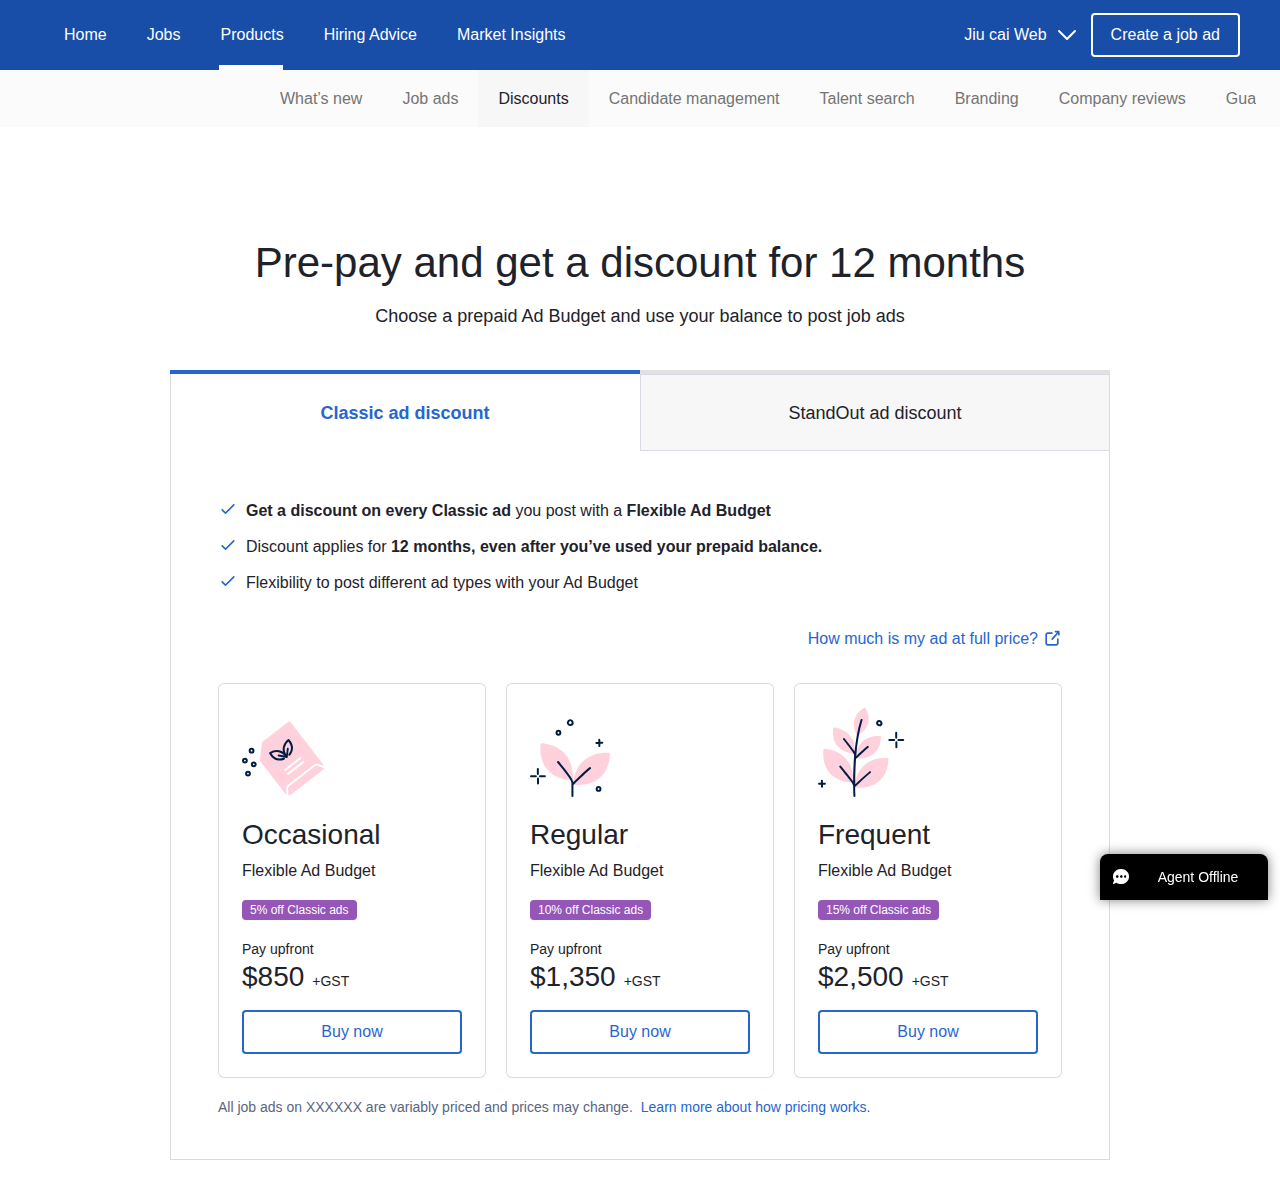
==== commit 2d62afb9: "remove Seek staff - 2" ====
--- a/index.html
+++ b/index.html
@@ -18,7 +18,7 @@
 		href="https://talent.seek.com.au/static/hirer-product-purchase-ui/vendors~main-006a97935f3c1d33e867.js">
 	<link data-chunk="main" rel="preload" as="script"
 		href="https://talent.seek.com.au/static/hirer-product-purchase-ui/main-ed42a00d198a70f63f3e.js">
-	<title>case study only</title>
+	<title>SEEK - Pre-pay and save</title>
 	<meta name="description"
 		content="SEEK Pre-pay and save. Pay upfront and secure a discount for 12 months, with the flexibility to use your Ad Budget across different ad types."
 		data-react-helmet="true">
@@ -341,7 +341,6 @@
 			}
 		}
 	</style>
-
 	<style type="text/css">
 		iframe#_hjRemoteVarsFrame {
 			display: none !important;
@@ -1554,6 +1553,36 @@
 												</div>
 											</div>
 										</div>
+										<div class="FYwKg _17IyL_0">
+											<div class="FYwKg fB92N_0">
+												<div class="FYwKg d7v3r _3BZ6E_0">
+													<div class="FYwKg _3gJU3_0">
+														<div class="FYwKg" data-role="FinePrint"
+															data-budgettype="CLASSIC_ONWARDS">
+															<div class="FYwKg d7v3r _3QaJd_0">
+																<div class="FYwKg _3ftyQ _1IztI _1q9J3 _3Aa4F_0">
+																	<div
+																		class="FYwKg _1uk_1 _3RtnC_0 _37N5v_0 _2Bz3E rNAgI">
+																		<span
+																			class="FYwKg _2Bz3E C6ZIU_0 _1_nER_0 _3KSG8_0 _29m7__0 _1PM5y_0">All
+																			job ads on XXXXXX are variably priced and
+																			prices may change.</span></div>
+																	<div
+																		class="FYwKg _1uk_1 _3RtnC_0 _37N5v_0 _2Bz3E rNAgI">
+																		<span
+																			class="FYwKg _2Bz3E C6ZIU_0 _1_nER_0 _3KSG8_0 _29m7__0 _1PM5y_0"><span
+																				class="FYwKg _27Shq_0 qbDva _2CELK_0 FYwKg _2k9O2 _2Nj6k"
+																				role="button" tabindex="0">Learn more
+																				about how pricing works.</span></span>
+																	</div>
+																</div>
+															</div>
+														</div>
+													</div>
+
+												</div>
+											</div>
+										</div>
 									</div>
 								</div>
 							</div>
